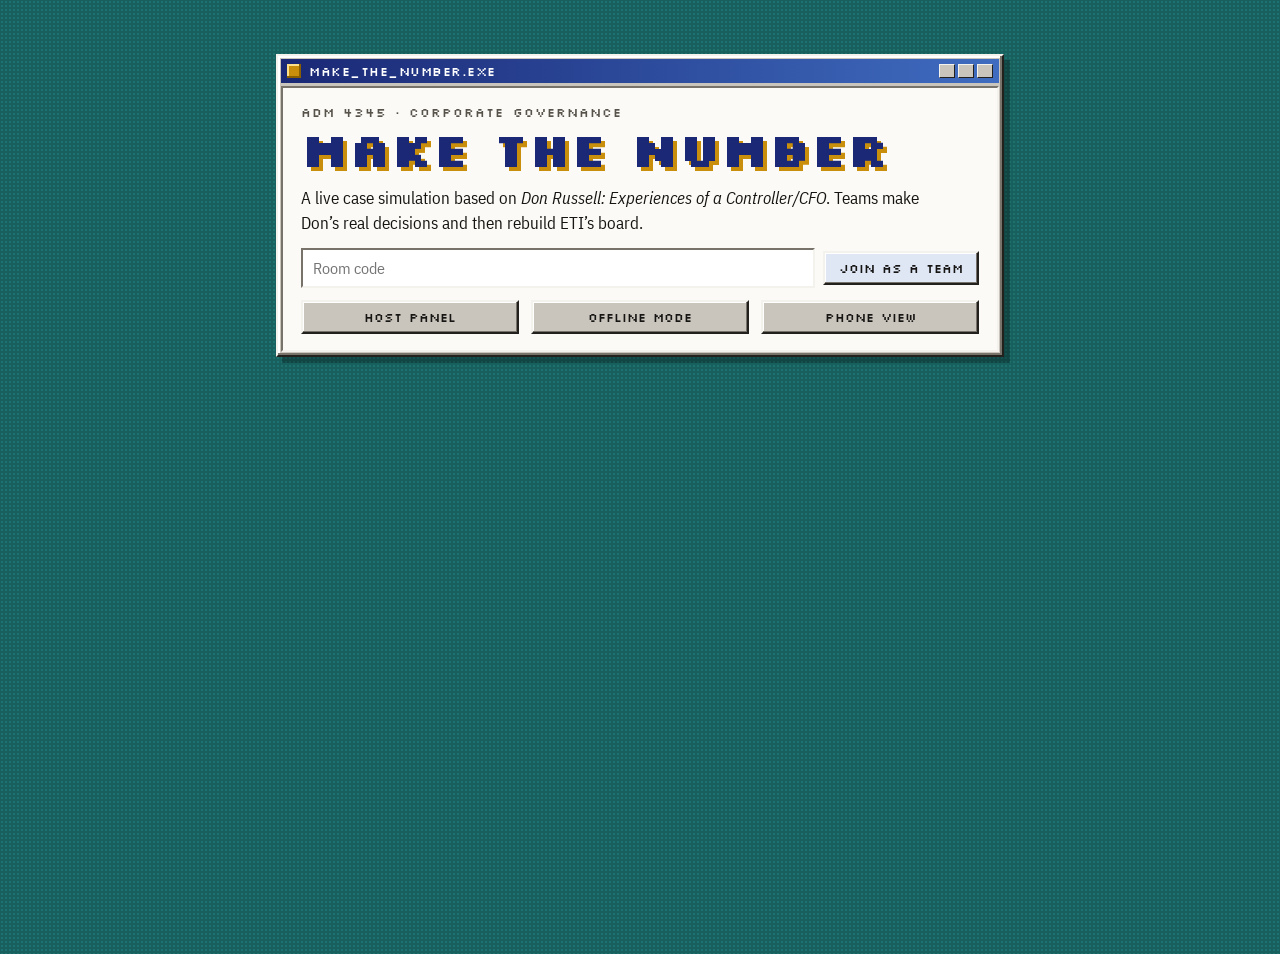
==== index.html @ 5e1241a0 "Make the Number: first playable version Co-Authored-By: Claude Opus 5.5 <noreply@anthropic.com> Clau" ====
<!doctype html>
<html lang="en">
<head>
<meta charset="utf-8">
<meta name="viewport" content="width=device-width,initial-scale=1">
<title>Make the Number</title>
<link rel="preconnect" href="https://fonts.googleapis.com">
<link rel="preconnect" href="https://fonts.gstatic.com" crossorigin>
<link rel="stylesheet" href="https://fonts.googleapis.com/css2?family=Silkscreen:wght@400;700&family=VT323&family=IBM+Plex+Sans+Condensed:wght@400;500;600;700&display=swap">
<link rel="stylesheet" href="css/style.css">
</head>
<body>
  <main class="landing">
    <div class="win">
      <div class="titlebar"><span class="tb-icon"></span><span class="tb-title">MAKE_THE_NUMBER.EXE</span><span class="tb-btns"><i></i><i></i><i></i></span></div>
      <div class="win-body">
        <p class="kicker">ADM 4345 · Corporate governance</p>
        <h1 class="mega" style="font-size:3rem">Make the Number</h1>
        <p class="body">A live case simulation based on <i>Don Russell: Experiences of a Controller/CFO</i>. Teams make Don’s real decisions and then rebuild ETI’s board.</p>
        <form id="join" class="ctrl-row"><input id="code" maxlength="4" placeholder="Room code" autocapitalize="characters" autocomplete="off" aria-label="Room code"><button class="btn primary" type="submit">Join as a team</button></form>
        <div class="landing-grid">
          <a class="btn" href="host.html">Host panel</a>
          <a class="btn" href="screen.html?offline=1">Offline mode</a>
          <a class="btn" href="play.html">Phone view</a>
        </div>
      </div>
    </div>
  </main>
  <script>
    document.getElementById('join').addEventListener('submit', function (e) {
      e.preventDefault();
      var c = document.getElementById('code').value.toUpperCase().replace(/[^A-Z]/g, '');
      location.href = 'play.html' + (c ? '?room=' + c : '');
    });
  </script>
</body>
</html>
---- css/style.css ----
/* Make the Number — early-90s corporate simulation.
   Concept: a 1985–1991 office OS on a dithered teal desktop. Beveled windows, pixel labels,
   segmented "health bar" meters, an arcade high-score table. Built light for projectors. */
:root {
  --desk: #17605e;
  --desk-dot: #1d716e;
  --win: #c9c5bc;
  --win-hi: #f4f2ec;
  --win-lo: #77736a;
  --win-shadow: #23211d;
  --title-a: #1a2875;
  --title-b: #3f6cc0;
  --alert-a: #8f1f18;
  --alert-b: #d24a30;
  --paper: #fbfaf6;
  --ink: #161513;
  --muted: #57534b;
  --earn: #2b8a3c;
  --bonus: #c98f0c;
  --info: #2c68bf;
  --legal: #c2352a;
  --select: #1a2875;
  --pixel: "Silkscreen", "Courier New", monospace;
  --digit: "VT323", "Courier New", monospace;
  --body: "IBM Plex Sans Condensed", "Arial Narrow", Arial, sans-serif;
  color-scheme: light;
}
* { box-sizing: border-box; }
html, body { height: 100%; margin: 0; }
body {
  font-family: var(--body);
  color: var(--ink);
  background-color: var(--desk);
  background-image: radial-gradient(var(--desk-dot) 1px, transparent 1.2px);
  background-size: 4px 4px;
}
button, input, select { font: inherit; color: inherit; }
a { color: var(--title-a); }
code { font-family: var(--digit); font-size: 1.2em; }
[hidden] { display: none !important; }

/* ---------- Windows ---------- */
.win {
  background: var(--win);
  border: 2px solid; border-color: var(--win-hi) var(--win-shadow) var(--win-shadow) var(--win-hi);
  box-shadow: inset -2px -2px 0 var(--win-lo), inset 2px 2px 0 #fff, 6px 6px 0 rgba(0,0,0,.28);
  padding: 3px;
  display: flex; flex-direction: column;
  min-width: 0;
}
.titlebar {
  display: flex; align-items: center; gap: 8px;
  background: linear-gradient(90deg, var(--title-a), var(--title-b));
  color: #fff; padding: 4px 6px; font-family: var(--pixel); font-size: 13px; letter-spacing: .04em;
  user-select: none;
}
.win.alert .titlebar { background: linear-gradient(90deg, var(--alert-a), var(--alert-b)); }
.tb-icon { width: 14px; height: 14px; background: var(--bonus); box-shadow: inset -2px -2px 0 #8a5f00, inset 2px 2px 0 #ffe08a; flex: none; }
.tb-title { flex: 1; overflow: hidden; text-overflow: ellipsis; white-space: nowrap; }
.tb-btns { display: flex; gap: 3px; }
.tb-btns i { width: 16px; height: 14px; background: var(--win); border: 1px solid; border-color: var(--win-hi) var(--win-shadow) var(--win-shadow) var(--win-hi); }
.win-body { background: var(--paper); margin-top: 3px; padding: 16px 18px; border: 2px solid; border-color: var(--win-lo) var(--win-hi) var(--win-hi) var(--win-lo); flex: 1; min-height: 0; overflow: auto; }

/* ---------- Type ---------- */
.kicker { font-family: var(--pixel); font-size: .8rem; letter-spacing: .08em; text-transform: uppercase; color: var(--muted); margin: 0 0 6px; }
.pixel { font-family: var(--pixel); font-weight: 700; letter-spacing: .02em; line-height: 1.1; margin: 0 0 10px; }
.body { font-size: 1.05rem; line-height: 1.5; margin: 0 0 12px; max-width: 70ch; }
.muted { color: var(--muted); }
.err { color: var(--legal); font-weight: 600; }
blockquote { margin: 12px 0; padding: 10px 14px; border-left: 6px solid var(--bonus); background: #f3efe2; font-style: italic; }

/* ---------- Controls ---------- */
.btn {
  background: var(--win); border: 2px solid; border-color: var(--win-hi) var(--win-shadow) var(--win-shadow) var(--win-hi);
  box-shadow: inset -1px -1px 0 var(--win-lo), inset 1px 1px 0 #fff;
  padding: 7px 14px; font-family: var(--pixel); font-size: .8rem; cursor: pointer; text-decoration: none; color: var(--ink); display: inline-block;
}
.btn:active, .btn.on { border-color: var(--win-shadow) var(--win-hi) var(--win-hi) var(--win-shadow); box-shadow: inset 1px 1px 0 var(--win-lo); }
.btn.primary { background: #dfe7f5; }
.btn.big { padding: 12px 18px; font-size: 1rem; width: 100%; }
.btn:disabled { opacity: .5; cursor: not-allowed; }
.btn:focus-visible, .link:focus-visible, .pchoice:focus-visible, .pfix:focus-visible, input:focus-visible, select:focus-visible { outline: 2px dashed var(--select); outline-offset: 2px; }
.link { background: none; border: 0; padding: 0; color: var(--title-a); text-decoration: underline; cursor: pointer; font-size: inherit; }
.link.danger { color: var(--legal); }
.field { display: grid; gap: 4px; font-family: var(--pixel); font-size: .75rem; text-transform: uppercase; letter-spacing: .05em; color: var(--muted); }
.field input, .field select, .ctrl-row input {
  font-family: var(--body); font-size: 1rem; text-transform: none; letter-spacing: 0; color: var(--ink);
  background: #fff; border: 2px solid; border-color: var(--win-lo) var(--win-hi) var(--win-hi) var(--win-lo); padding: 8px 10px; width: 100%;
}
.ctrl-row { display: flex; flex-wrap: wrap; gap: 8px; align-items: center; margin: 0 0 10px; }
.ctrl-row input { flex: 1; min-width: 120px; width: auto; }
.chip { display: inline-block; font-family: var(--pixel); font-size: .72rem; padding: 3px 8px; margin: 3px; background: #e7e4dc; border: 1px solid var(--win-lo); color: var(--muted); }
.chip.done { background: #dff0e1; border-color: var(--earn); color: #1c5a28; }
.chip.miss { background: #f6dedb; border-color: var(--legal); color: #7d1f17; }
.letter { font-family: var(--pixel); font-weight: 700; display: inline-grid; place-items: center; width: 1.9em; height: 1.9em; flex: none; background: var(--win); border: 2px solid; border-color: var(--win-hi) var(--win-shadow) var(--win-shadow) var(--win-hi); }
.letter.inline { width: 1.5em; height: 1.5em; font-size: .8em; vertical-align: .15em; }
.toast { position: fixed; left: 50%; bottom: 70px; transform: translateX(-50%); background: var(--ink); color: #fff; padding: 10px 16px; font-family: var(--pixel); font-size: .8rem; z-index: 50; max-width: 90vw; }

/* Segmented meter: a health bar */
.mbar { height: 16px; background: #2a2824; border: 2px solid; border-color: var(--win-lo) var(--win-hi) var(--win-hi) var(--win-lo); position: relative; overflow: hidden; min-width: 60px; }
.mbar i { position: absolute; inset: 0 auto 0 0; display: block; transition: width .6s steps(10); }
.mbar::after { content: ""; position: absolute; inset: 0; background: repeating-linear-gradient(90deg, transparent 0 calc(5% - 2px), #2a2824 calc(5% - 2px) 5%); }
.m-earn .mbar i, .mbar.m-earn i, .legend-item.m-earn i { background: var(--earn); }
.m-bonus .mbar i, .mbar.m-bonus i, .legend-item.m-bonus i { background: var(--bonus); }
.m-info .mbar i, .mbar.m-info i, .legend-item.m-info i { background: var(--info); }
.m-legal .mbar i, .mbar.m-legal i, .legend-item.m-legal i { background: var(--legal); }
th.m-earn { color: var(--earn); } th.m-bonus { color: #9a6c00; } th.m-info { color: var(--info); } th.m-legal { color: var(--legal); }

/* ---------- Projector ---------- */
body.screen { overflow: hidden; }
.stage { position: fixed; inset: 0 0 44px 0; display: grid; place-items: center; padding: 2vh 2vw; }
.win.main { width: min(1600px, 100%); height: 100%; }
.screen .win-body { padding: clamp(18px, 2.2vw, 40px); font-size: clamp(16px, 1.25vw, 24px); }
.screen .titlebar { font-size: clamp(12px, .9vw, 16px); padding: 6px 8px; }
.screen .kicker { font-size: .85em; }
.screen .body { font-size: 1.15em; }
.big { font-family: var(--pixel); font-weight: 700; font-size: 2.3em; line-height: 1.1; margin: 0 0 .4em; text-wrap: balance; }
.mega { font-family: var(--pixel); font-weight: 700; font-size: 4.6em; line-height: .95; margin: 0 0 .3em; color: var(--title-a); text-shadow: 4px 4px 0 var(--bonus); }
.sub { color: var(--muted); margin: 0 0 1em; }
.taskbar { position: fixed; inset: auto 0 0 0; height: 44px; display: flex; align-items: center; gap: 6px; padding: 0 6px; background: var(--win); border-top: 2px solid var(--win-hi); box-shadow: inset 0 1px 0 #fff; font-family: var(--pixel); font-size: 12px; }
.taskbar .start { font-weight: 700; padding: 6px 12px; border: 2px solid; border-color: var(--win-hi) var(--win-shadow) var(--win-shadow) var(--win-hi); }
.taskbar .spacer { flex: 1; }
.tb-item { padding: 6px 10px; border: 2px solid; border-color: var(--win-lo) var(--win-hi) var(--win-hi) var(--win-lo); white-space: nowrap; overflow: hidden; text-overflow: ellipsis; max-width: 46vw; }
.status-live { color: var(--earn); } .status-reconnecting, .status-connecting { color: var(--legal); }

/* Lobby */
.lobby { display: grid; grid-template-columns: 1.3fr 1fr; gap: 3em; align-items: center; }
.lede { font-size: 1.3em; max-width: 34ch; }
.rule { font-family: var(--pixel); font-size: .85em; background: #fff3c9; display: inline-block; padding: 6px 10px; border: 2px dashed var(--bonus); }
.lobby-right { text-align: center; }
.qr { background: #fff; padding: 12px; display: inline-block; border: 2px solid; border-color: var(--win-lo) var(--win-hi) var(--win-hi) var(--win-lo); width: min(100%, 22em); }
.qr svg { width: 100%; height: auto; display: block; }
.url { font-family: var(--digit); font-size: 1.5em; margin: .4em 0 0; word-break: break-all; }
.code { font-family: var(--pixel); font-size: 1.2em; margin: .2em 0 0; }
.code b { font-size: 2em; color: var(--title-a); letter-spacing: .15em; }
.teams-joined { margin-top: 1.5em; border-top: 2px dotted var(--win-lo); padding-top: .8em; }
.teams-joined b, .answered b { font-family: var(--pixel); font-size: .8em; margin-right: .6em; }
.offline-card { border: 2px dashed var(--title-a); padding: 1.2em; background: #eef2fb; }

/* Intro */
.legend { display: grid; grid-template-columns: repeat(4, 1fr); gap: 1em; margin: 1.4em 0; }
.legend-item { border: 2px solid var(--win-lo); padding: .8em; background: #fff; display: grid; gap: .3em; }
.legend-item i { height: 14px; display: block; }
.legend-item small { color: var(--muted); }
.rewarded { font-family: var(--pixel); font-size: .9em; color: var(--title-a); }

/* Question */
.qhead { display: flex; justify-content: space-between; align-items: flex-start; gap: 1em; margin-bottom: .6em; }
.tag { display: flex; flex-wrap: wrap; gap: .4em; }
.tag span { font-family: var(--pixel); font-size: .72em; padding: 4px 8px; background: var(--title-a); color: #fff; }
.tag span:nth-child(2) { background: var(--bonus); color: var(--ink); }
.tag span:nth-child(3) { background: #e7e4dc; color: var(--ink); border: 1px solid var(--win-lo); }
.timer { font-family: var(--digit); font-size: 3.6em; line-height: .9; min-width: 3.2ch; text-align: center; padding: .05em .35em; background: #111; color: #7dff8a; border: 3px solid; border-color: var(--win-lo) var(--win-hi) var(--win-hi) var(--win-lo); }
.timer.low { color: #ffcc4d; }
.timer.out { color: #ff6b5b; }
.setup { font-size: 1.12em; line-height: 1.5; margin: 0 0 .7em; max-width: 95ch; }
.facts { display: flex; flex-wrap: wrap; gap: .5em; margin-bottom: .6em; }
.facts span { font-family: var(--digit); font-size: 1.35em; line-height: 1; padding: .2em .5em; background: #111; color: #ffd36b; }
.prompt { font-family: var(--pixel); font-size: 1.1em; margin: .8em 0 .5em; color: var(--title-a); }
.choices { display: grid; grid-template-columns: repeat(2, minmax(0, 1fr)); gap: .7em; }
.choices.n3 { grid-template-columns: repeat(3, minmax(0, 1fr)); }
.choices.n5 { grid-template-columns: repeat(3, minmax(0, 1fr)); }
.choice { display: flex; gap: .7em; align-items: flex-start; background: var(--win); padding: .7em; border: 2px solid; border-color: var(--win-hi) var(--win-shadow) var(--win-shadow) var(--win-hi); }
.choice b { display: block; font-size: 1.05em; }
.choice p { margin: .2em 0 0; font-size: .88em; color: #36332d; line-height: 1.35; }
.answered { margin-top: .9em; }

/* Tally */
.bars { display: grid; gap: .9em; margin-top: 1em; }
.bar-row { display: grid; grid-template-columns: auto minmax(0, 1.1fr) minmax(0, 1.4fr); gap: 1em; align-items: center; }
.bar-label small { display: block; color: var(--muted); font-size: .8em; }
.bar { height: 2.2em; background: #2a2824; position: relative; border: 2px solid; border-color: var(--win-lo) var(--win-hi) var(--win-hi) var(--win-lo); }
.bar i { position: absolute; inset: 0 auto 0 0; background: var(--title-b); transition: width .8s steps(12); }
.bar span { position: absolute; right: .4em; top: 50%; transform: translateY(-50%); font-family: var(--digit); font-size: 1.6em; color: #fff; }

/* Effects + leaderboards */
.fx-wrap, .lb-wrap { overflow-x: auto; }
table.fx, table.lb { width: 100%; border-collapse: collapse; font-variant-numeric: tabular-nums; }
.fx th, .lb th { font-family: var(--pixel); font-size: .72em; text-align: left; padding: .5em; border-bottom: 3px double var(--win-lo); }
.fx td, .lb td { padding: .55em .5em; border-bottom: 1px dotted var(--win-lo); vertical-align: middle; }
.fx td.letter { width: auto; }
.d { font-family: var(--digit); font-size: 1.7em; }
.d.up { color: var(--earn); } .d.down { color: var(--legal); } .d.zero { color: var(--muted); }
.fx td:nth-child(6) .d.up { color: var(--legal); } .fx td:nth-child(6) .d.down { color: var(--earn); }
.note { color: var(--muted); font-size: .85em; margin-top: .8em; }
.n { font-family: var(--digit); font-size: 1.5em; text-align: right; }
.lb td small { font-family: var(--digit); font-size: 1.1em; color: var(--muted); }
.lb td .mbar { display: inline-block; width: 6em; vertical-align: middle; margin-right: .4em; }
.lb tr.top td { background: #fff3c9; }
.lb .score { color: var(--title-a); font-size: 2em; }
.move.up { color: var(--earn); } .move.down { color: var(--legal); }

/* Don */
.pull { font-size: 1.5em; font-style: italic; border-left-color: var(--title-a); }
.pull cite { display: block; font-style: normal; font-family: var(--pixel); font-size: .5em; margin-top: .6em; color: var(--muted); }
.pull.huge { font-size: 2.1em; line-height: 1.3; }
.quote { display: grid; place-items: center; height: 100%; }

/* Unravel */
.win.main.alert .win-body { background: #fff6f3; }
.timeline { list-style: none; padding: 0; margin: 1em 0; display: grid; gap: .7em; }
.timeline li { display: grid; grid-template-columns: 9em 1fr; gap: 1em; padding: .7em; background: #fff; border: 2px solid var(--win-lo); }
.timeline b { font-family: var(--pixel); color: var(--alert-a); }
.line { font-family: var(--pixel); font-size: .95em; color: var(--alert-a); }

/* Board */
.fixes { display: grid; grid-template-columns: repeat(3, minmax(0, 1fr)); gap: .6em; margin-bottom: .8em; }
.fix { display: flex; justify-content: space-between; gap: .6em; align-items: center; padding: .6em .7em; background: var(--win); border: 2px solid; border-color: var(--win-hi) var(--win-shadow) var(--win-shadow) var(--win-hi); }
.cost { font-family: var(--digit); font-size: 1.6em; background: #111; color: #ffd36b; padding: 0 .3em; }
.caught { display: grid; grid-template-columns: 1fr 1fr; gap: 1.5em; margin-top: 1em; }
.caught h3 { font-family: var(--pixel); font-size: .85em; margin: 0 0 .4em; }

/* ---------- Phone ---------- */
body.phone { min-height: 100%; }
.phone-app { padding: max(12px, env(safe-area-inset-top)) max(12px, env(safe-area-inset-right)) 24px max(12px, env(safe-area-inset-left)); max-width: 560px; margin: 0 auto; }
.phone .win-body { padding: 16px; }
.phone .pixel { font-size: 1.6rem; }
.join { display: grid; gap: 12px; margin-top: 8px; }
.phead { display: flex; justify-content: space-between; align-items: center; gap: 8px; margin-bottom: 6px; }
.ptimer { font-family: var(--digit); font-size: 2rem; background: #111; color: #7dff8a; padding: 0 .35em; min-width: 3.4ch; text-align: center; }
.ptitle { font-family: var(--pixel); font-size: 1.05rem; line-height: 1.3; margin: 4px 0 12px; }
.pchoices, .pfixes { display: grid; gap: 10px; }
.pchoice, .pfix { display: flex; gap: 10px; align-items: flex-start; text-align: left; width: 100%; padding: 12px; background: var(--win); cursor: pointer; border: 2px solid; border-color: var(--win-hi) var(--win-shadow) var(--win-shadow) var(--win-hi); box-shadow: inset -1px -1px 0 var(--win-lo); }
.pchoice b { display: block; }
.pchoice small { display: block; color: #3a372f; margin-top: 2px; line-height: 1.35; }
.pchoice.on, .pfix.on { background: #dfe7f5; border-color: var(--title-a); box-shadow: inset 0 0 0 2px var(--title-a); }
.pchoice.on .letter { background: var(--title-a); color: #fff; }
.pchoice:disabled, .pfix:disabled { opacity: .55; cursor: not-allowed; }
.pfix { justify-content: space-between; align-items: center; }
.pfix b { font-family: var(--digit); font-size: 1.5rem; background: #111; color: #ffd36b; padding: 0 .3em; flex: none; }
.status-line { margin: 12px 0 0; color: var(--muted); }
.pmeters { display: grid; gap: 8px; margin-top: 14px; }
.pm { display: grid; grid-template-columns: 6.5em 1fr 2.2em; gap: 8px; align-items: center; font-family: var(--pixel); font-size: .72rem; }
.pm b { font-family: var(--digit); font-size: 1.4rem; text-align: right; }
.pdeltas { display: flex; flex-wrap: wrap; gap: 8px; }
.pdeltas span { font-family: var(--pixel); font-size: .72rem; background: #fff; border: 1px solid var(--win-lo); padding: 4px 8px; }
.pdeltas b { font-family: var(--digit); font-size: 1.3rem; }
.pdeltas b.up { color: var(--earn); } .pdeltas b.down { color: var(--legal); }
.pdeltas .m-legal b.up { color: var(--legal); } .pdeltas .m-legal b.down { color: var(--earn); }
.budget { display: grid; grid-template-columns: auto 1fr auto; gap: 8px; align-items: center; font-family: var(--pixel); font-size: .75rem; margin-bottom: 10px; }
.rank { display: flex; align-items: baseline; gap: 10px; margin: 10px 0; }
.rank .pixel { font-size: 2.6rem; color: var(--title-a); margin: 0; }
.verdict { font-family: var(--pixel); font-size: 1.2rem; padding: 12px; text-align: center; }
.verdict.ok { background: #dff0e1; color: #1c5a28; } .verdict.miss { background: #f6dedb; color: #7d1f17; }
.alert-text { color: var(--alert-a); }
.foot { text-align: center; color: #e4f1ef; font-size: .85rem; margin-top: 14px; }
.foot .link { color: #fff; }

/* ---------- Host ---------- */
.host-app { padding: 16px; }
.host-narrow { max-width: 560px; margin: 6vh auto; }
.room-list { list-style: none; padding: 0; display: grid; gap: 8px; margin: 14px 0; }
.room-list li { display: flex; flex-wrap: wrap; gap: 10px; align-items: center; }
.console { display: grid; grid-template-columns: minmax(0, 1.6fr) minmax(280px, 1fr); gap: 16px; max-width: 1500px; margin: 0 auto; }
.console-main, .console-side { display: grid; gap: 16px; align-content: start; min-width: 0; }
.now { display: flex; align-items: center; gap: 12px; margin-bottom: 10px; flex-wrap: wrap; }
.now b { font-size: 1.2rem; }
.big-ctrls .btn { font-size: .95rem; padding: 12px 16px; }
.notes { background: #fff3c9; padding: 0 10px; border: 1px dashed var(--bonus); }
.notes:empty { display: none; }
.notes p { margin: 8px 0; }
.steps { margin: 0; padding-left: 1.6em; max-height: 340px; overflow: auto; font-size: .92rem; }
.steps li { padding: 2px 0; }
.steps li.current { background: #dfe7f5; font-weight: 700; }
.preview { position: relative; width: 100%; aspect-ratio: 16 / 9; overflow: hidden; background: var(--desk); }
.preview iframe { position: absolute; top: 0; left: 0; width: 1600px; height: 900px; border: 0; transform-origin: 0 0; transform: scale(var(--s, .5)); pointer-events: none; }
table.entry { border-collapse: collapse; width: 100%; }
.entry td { padding: 5px 4px; border-bottom: 1px dotted var(--win-lo); }
.entry td:first-child { font-weight: 600; }
.pick { font-family: var(--pixel); width: 2.4em; height: 2.2em; margin: 2px; cursor: pointer; background: var(--win); border: 2px solid; border-color: var(--win-hi) var(--win-shadow) var(--win-shadow) var(--win-hi); }
.pick.on { background: var(--title-a); color: #fff; border-color: var(--win-shadow) var(--win-hi) var(--win-hi) var(--win-shadow); }
.eb { border-bottom: 1px dotted var(--win-lo); padding: 6px 0; }
.eb summary { cursor: pointer; }
.eb-fixes { display: grid; gap: 4px; padding: 6px 0 6px 12px; }
.team-list { list-style: none; padding: 0; margin: 0; display: grid; gap: 4px; }
.team-list li { display: flex; justify-content: space-between; gap: 8px; }

/* ---------- Offline overlay ---------- */
.panel { position: fixed; right: 12px; bottom: 56px; width: min(420px, 92vw); max-height: calc(100vh - 80px); z-index: 20; display: flex; }
.panel .win { width: 100%; }
.panel-body { font-size: 14px; }
.panel-body h4 { font-family: var(--pixel); font-size: 11px; margin: 12px 0 6px; }
.small-print { font-size: 12px; margin-top: 12px; }

/* ---------- Landing ---------- */
.landing { max-width: 760px; margin: 6vh auto; padding: 0 16px; }
.landing-grid { display: grid; grid-template-columns: repeat(3, minmax(0, 1fr)); gap: 12px; margin-top: 12px; }
.landing-grid .btn { text-align: center; }

@media (max-width: 900px) {
  .console { grid-template-columns: 1fr; }
  .lobby { grid-template-columns: 1fr; }
  .choices, .choices.n3, .choices.n5, .fixes, .legend { grid-template-columns: 1fr 1fr; }
  .landing-grid { grid-template-columns: 1fr; }
}
@media (prefers-reduced-motion: reduce) { * { transition: none !important; } }
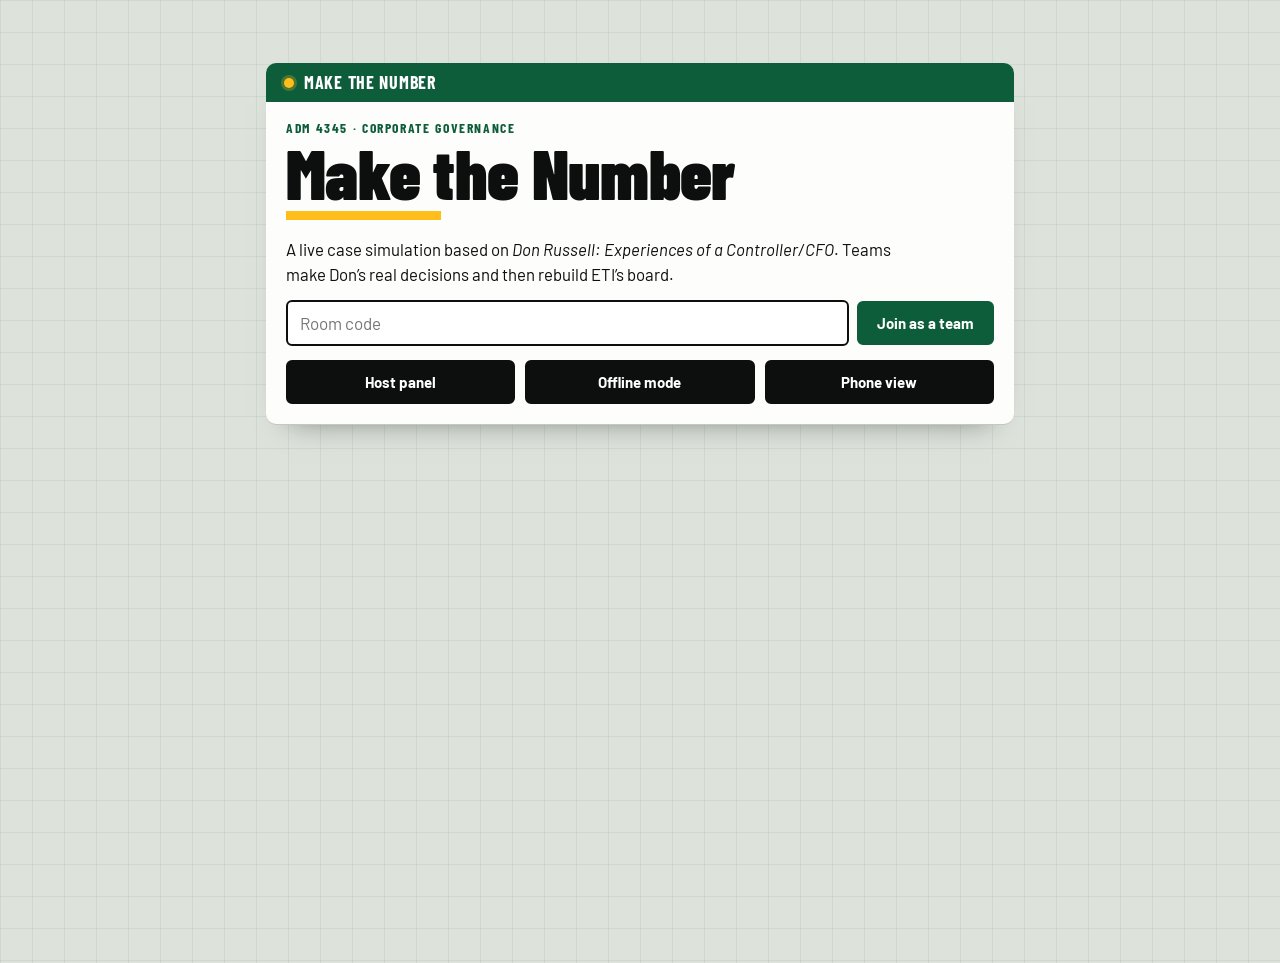
==== commit 9f1aebf7: "Redesign: earnings-day HUD look, closer to Mo + Mileage Co-Authored-By: Claude Opus 5.5 <noreply@ant" ====
--- a/index.html
+++ b/index.html
@@ -6,16 +6,16 @@
 <title>Make the Number</title>
 <link rel="preconnect" href="https://fonts.googleapis.com">
 <link rel="preconnect" href="https://fonts.gstatic.com" crossorigin>
-<link rel="stylesheet" href="https://fonts.googleapis.com/css2?family=Silkscreen:wght@400;700&family=VT323&family=IBM+Plex+Sans+Condensed:wght@400;500;600;700&display=swap">
+<link rel="stylesheet" href="https://fonts.googleapis.com/css2?family=Barlow+Condensed:wght@600;700;800;900&family=Barlow:wght@400;500;600;700&family=IBM+Plex+Mono:wght@500;600&display=swap">
 <link rel="stylesheet" href="css/style.css">
 </head>
 <body>
   <main class="landing">
     <div class="win">
-      <div class="titlebar"><span class="tb-icon"></span><span class="tb-title">MAKE_THE_NUMBER.EXE</span><span class="tb-btns"><i></i><i></i><i></i></span></div>
+      <div class="titlebar"><span class="tb-icon"></span><span class="tb-title">Make the Number</span><span class="tb-btns"><i></i><i></i><i></i></span></div>
       <div class="win-body">
         <p class="kicker">ADM 4345 · Corporate governance</p>
-        <h1 class="mega" style="font-size:3rem">Make the Number</h1>
+        <h1 class="mega">Make the Number</h1>
         <p class="body">A live case simulation based on <i>Don Russell: Experiences of a Controller/CFO</i>. Teams make Don’s real decisions and then rebuild ETI’s board.</p>
         <form id="join" class="ctrl-row"><input id="code" maxlength="4" placeholder="Room code" autocapitalize="characters" autocomplete="off" aria-label="Room code"><button class="btn primary" type="submit">Join as a team</button></form>
         <div class="landing-grid">
--- a/css/style.css
+++ b/css/style.css
@@ -1,296 +1,318 @@
-/* Make the Number — early-90s corporate simulation.
-   Concept: a 1985–1991 office OS on a dithered teal desktop. Beveled windows, pixel labels,
-   segmented "health bar" meters, an arcade high-score table. Built light for projectors. */
+/* Make the Number — earnings-day simulation.
+   Concept: a trading-floor HUD over ledger paper. Flat paper cards with a ledger-green band,
+   condensed display type, segmented meters, keycap choice letters and a live headline ticker. */
 :root {
-  --desk: #17605e;
-  --desk-dot: #1d716e;
-  --win: #c9c5bc;
-  --win-hi: #f4f2ec;
-  --win-lo: #77736a;
-  --win-shadow: #23211d;
-  --title-a: #1a2875;
-  --title-b: #3f6cc0;
-  --alert-a: #8f1f18;
-  --alert-b: #d24a30;
-  --paper: #fbfaf6;
-  --ink: #161513;
-  --muted: #57534b;
-  --earn: #2b8a3c;
-  --bonus: #c98f0c;
-  --info: #2c68bf;
-  --legal: #c2352a;
-  --select: #1a2875;
-  --pixel: "Silkscreen", "Courier New", monospace;
-  --digit: "VT323", "Courier New", monospace;
-  --body: "IBM Plex Sans Condensed", "Arial Narrow", Arial, sans-serif;
+  --bg: #dde2db;
+  --grid: rgba(13, 92, 58, .07);
+  --card: #fdfdfb;
+  --ink: #0c0f0e;
+  --ink-2: #2b302d;
+  --muted: #545b56;
+  --line: #c3c9c1;
+  --green: #0d5c3a;
+  --green-dk: #083f28;
+  --amber: #ffbe1a;
+  --red: #c4302b;
+  --earn: #149a52;
+  --bonus: #e3a008;
+  --info: #2a5bd7;
+  --legal: #d23a2f;
+  --display: "Barlow Condensed", "Arial Narrow", sans-serif;
+  --body: "Barlow", system-ui, sans-serif;
+  --mono: "IBM Plex Mono", ui-monospace, Menlo, monospace;
   color-scheme: light;
 }
 * { box-sizing: border-box; }
 html, body { height: 100%; margin: 0; }
 body {
-  font-family: var(--body);
-  color: var(--ink);
-  background-color: var(--desk);
-  background-image: radial-gradient(var(--desk-dot) 1px, transparent 1.2px);
-  background-size: 4px 4px;
+  font: 17px/1.5 var(--body); color: var(--ink);
+  background-color: var(--bg);
+  background-image: linear-gradient(var(--grid) 1px, transparent 1px), linear-gradient(90deg, var(--grid) 1px, transparent 1px);
+  background-size: 32px 32px;
 }
 button, input, select { font: inherit; color: inherit; }
-a { color: var(--title-a); }
-code { font-family: var(--digit); font-size: 1.2em; }
+a { color: var(--green); text-underline-offset: 3px; }
+code { font-family: var(--mono); font-size: .9em; background: #eef1ec; padding: 1px 5px; border-radius: 3px; }
 [hidden] { display: none !important; }
-
-/* ---------- Windows ---------- */
+:focus-visible { outline: 3px solid var(--info); outline-offset: 2px; }
+
+/* ---------- Cards (markup keeps the .win / .titlebar names) ---------- */
 .win {
-  background: var(--win);
-  border: 2px solid; border-color: var(--win-hi) var(--win-shadow) var(--win-shadow) var(--win-hi);
-  box-shadow: inset -2px -2px 0 var(--win-lo), inset 2px 2px 0 #fff, 6px 6px 0 rgba(0,0,0,.28);
-  padding: 3px;
+  background: var(--card); border-radius: 10px; overflow: hidden; min-width: 0;
   display: flex; flex-direction: column;
-  min-width: 0;
+  box-shadow: 0 1px 0 var(--line), 0 18px 30px -24px rgba(0,0,0,.55);
 }
 .titlebar {
-  display: flex; align-items: center; gap: 8px;
-  background: linear-gradient(90deg, var(--title-a), var(--title-b));
-  color: #fff; padding: 4px 6px; font-family: var(--pixel); font-size: 13px; letter-spacing: .04em;
-  user-select: none;
-}
-.win.alert .titlebar { background: linear-gradient(90deg, var(--alert-a), var(--alert-b)); }
-.tb-icon { width: 14px; height: 14px; background: var(--bonus); box-shadow: inset -2px -2px 0 #8a5f00, inset 2px 2px 0 #ffe08a; flex: none; }
+  display: flex; align-items: center; gap: 10px;
+  background: var(--green); color: #fff; padding: 10px 18px 9px;
+  font: 700 18px/1.1 var(--display); letter-spacing: .04em; text-transform: uppercase;
+}
+.titlebar::before { content: ""; width: 10px; height: 10px; border-radius: 50%; background: var(--amber); box-shadow: 0 0 0 3px rgba(255,190,26,.25); flex: none; }
+.win.alert .titlebar { background: var(--red); }
+.win.alert .titlebar::before { background: #fff; animation: blink 1s steps(2) infinite; }
+.tb-icon, .tb-btns { display: none; }
 .tb-title { flex: 1; overflow: hidden; text-overflow: ellipsis; white-space: nowrap; }
-.tb-btns { display: flex; gap: 3px; }
-.tb-btns i { width: 16px; height: 14px; background: var(--win); border: 1px solid; border-color: var(--win-hi) var(--win-shadow) var(--win-shadow) var(--win-hi); }
-.win-body { background: var(--paper); margin-top: 3px; padding: 16px 18px; border: 2px solid; border-color: var(--win-lo) var(--win-hi) var(--win-hi) var(--win-lo); flex: 1; min-height: 0; overflow: auto; }
+.win-body { padding: 18px 20px 20px; flex: 1; min-height: 0; overflow: auto; }
+@keyframes blink { 50% { opacity: .2; } }
 
 /* ---------- Type ---------- */
-.kicker { font-family: var(--pixel); font-size: .8rem; letter-spacing: .08em; text-transform: uppercase; color: var(--muted); margin: 0 0 6px; }
-.pixel { font-family: var(--pixel); font-weight: 700; letter-spacing: .02em; line-height: 1.1; margin: 0 0 10px; }
-.body { font-size: 1.05rem; line-height: 1.5; margin: 0 0 12px; max-width: 70ch; }
+.kicker { font: 700 .85rem/1.2 var(--display); letter-spacing: .12em; text-transform: uppercase; color: var(--green); margin: 0 0 6px; }
+.pixel { font: 800 2rem/1 var(--display); margin: 0 0 10px; letter-spacing: .005em; }
+.body { font-size: 1.05rem; line-height: 1.5; margin: 0 0 12px; max-width: 68ch; }
 .muted { color: var(--muted); }
-.err { color: var(--legal); font-weight: 600; }
-blockquote { margin: 12px 0; padding: 10px 14px; border-left: 6px solid var(--bonus); background: #f3efe2; font-style: italic; }
+.err { color: var(--red); font-weight: 700; }
+blockquote { margin: 14px 0; padding: 12px 16px; border-left: 5px solid var(--amber); background: #f6f3e8; border-radius: 0 6px 6px 0; font-style: italic; }
 
 /* ---------- Controls ---------- */
 .btn {
-  background: var(--win); border: 2px solid; border-color: var(--win-hi) var(--win-shadow) var(--win-shadow) var(--win-hi);
-  box-shadow: inset -1px -1px 0 var(--win-lo), inset 1px 1px 0 #fff;
-  padding: 7px 14px; font-family: var(--pixel); font-size: .8rem; cursor: pointer; text-decoration: none; color: var(--ink); display: inline-block;
-}
-.btn:active, .btn.on { border-color: var(--win-shadow) var(--win-hi) var(--win-hi) var(--win-shadow); box-shadow: inset 1px 1px 0 var(--win-lo); }
-.btn.primary { background: #dfe7f5; }
-.btn.big { padding: 12px 18px; font-size: 1rem; width: 100%; }
-.btn:disabled { opacity: .5; cursor: not-allowed; }
-.btn:focus-visible, .link:focus-visible, .pchoice:focus-visible, .pfix:focus-visible, input:focus-visible, select:focus-visible { outline: 2px dashed var(--select); outline-offset: 2px; }
-.link { background: none; border: 0; padding: 0; color: var(--title-a); text-decoration: underline; cursor: pointer; font-size: inherit; }
-.link.danger { color: var(--legal); }
-.field { display: grid; gap: 4px; font-family: var(--pixel); font-size: .75rem; text-transform: uppercase; letter-spacing: .05em; color: var(--muted); }
+  display: inline-flex; align-items: center; justify-content: center; gap: 8px;
+  min-height: 44px; padding: 9px 18px; border-radius: 6px; border: 2px solid var(--ink);
+  background: var(--ink); color: #fff; font: 700 15px var(--body); text-decoration: none; cursor: pointer;
+}
+.btn:hover { background: var(--ink-2); }
+.btn.primary { background: var(--green); border-color: var(--green); }
+.btn.primary:hover { background: var(--green-dk); border-color: var(--green-dk); }
+.btn.big { min-height: 52px; font-size: 17px; width: 100%; }
+.btn:disabled { opacity: .4; cursor: not-allowed; }
+.btn.on { background: var(--amber); color: var(--ink); border-color: var(--ink); }
+.link { background: none; border: 0; padding: 0; color: var(--ink); font-weight: 700; text-decoration: underline; text-underline-offset: 3px; cursor: pointer; font-size: inherit; }
+.link.danger { color: var(--red); }
+.field { display: grid; gap: 6px; font-weight: 700; font-size: .95rem; }
 .field input, .field select, .ctrl-row input {
-  font-family: var(--body); font-size: 1rem; text-transform: none; letter-spacing: 0; color: var(--ink);
-  background: #fff; border: 2px solid; border-color: var(--win-lo) var(--win-hi) var(--win-hi) var(--win-lo); padding: 8px 10px; width: 100%;
+  font: 400 17px var(--body); color: var(--ink); background: #fff; width: 100%;
+  min-height: 46px; padding: 9px 12px; border-radius: 6px; border: 2px solid var(--ink);
 }
 .ctrl-row { display: flex; flex-wrap: wrap; gap: 8px; align-items: center; margin: 0 0 10px; }
-.ctrl-row input { flex: 1; min-width: 120px; width: auto; }
-.chip { display: inline-block; font-family: var(--pixel); font-size: .72rem; padding: 3px 8px; margin: 3px; background: #e7e4dc; border: 1px solid var(--win-lo); color: var(--muted); }
-.chip.done { background: #dff0e1; border-color: var(--earn); color: #1c5a28; }
-.chip.miss { background: #f6dedb; border-color: var(--legal); color: #7d1f17; }
-.letter { font-family: var(--pixel); font-weight: 700; display: inline-grid; place-items: center; width: 1.9em; height: 1.9em; flex: none; background: var(--win); border: 2px solid; border-color: var(--win-hi) var(--win-shadow) var(--win-shadow) var(--win-hi); }
-.letter.inline { width: 1.5em; height: 1.5em; font-size: .8em; vertical-align: .15em; }
-.toast { position: fixed; left: 50%; bottom: 70px; transform: translateX(-50%); background: var(--ink); color: #fff; padding: 10px 16px; font-family: var(--pixel); font-size: .8rem; z-index: 50; max-width: 90vw; }
-
-/* Segmented meter: a health bar */
-.mbar { height: 16px; background: #2a2824; border: 2px solid; border-color: var(--win-lo) var(--win-hi) var(--win-hi) var(--win-lo); position: relative; overflow: hidden; min-width: 60px; }
-.mbar i { position: absolute; inset: 0 auto 0 0; display: block; transition: width .6s steps(10); }
-.mbar::after { content: ""; position: absolute; inset: 0; background: repeating-linear-gradient(90deg, transparent 0 calc(5% - 2px), #2a2824 calc(5% - 2px) 5%); }
+.ctrl-row input { flex: 1; min-width: 140px; width: auto; }
+.chip { display: inline-block; font: 700 13px/1 var(--body); padding: 6px 10px; margin: 3px; border-radius: 999px; border: 2px solid var(--line); color: var(--muted); background: #fff; }
+.chip.done { border-color: var(--green); background: var(--green); color: #fff; }
+.chip.miss { border-color: var(--red); color: var(--red); background: #fff; }
+.letter {
+  display: inline-grid; place-items: center; flex: none; width: 1.9em; height: 1.9em; border-radius: 6px;
+  background: var(--ink); color: var(--amber); font: 800 1em/1 var(--display);
+  box-shadow: inset 0 -3px 0 rgba(255,255,255,.12);
+}
+.letter.inline { width: 1.45em; height: 1.45em; font-size: .85em; vertical-align: .12em; }
+.toast { position: fixed; left: 50%; bottom: 76px; transform: translateX(-50%); background: var(--ink); color: #fff; padding: 12px 18px; border-radius: 6px; font-weight: 700; z-index: 50; max-width: 90vw; }
+
+/* Segmented meter */
+.mbar { position: relative; height: 14px; border-radius: 999px; background: #e3e7e1; overflow: hidden; min-width: 60px; box-shadow: inset 0 1px 2px rgba(0,0,0,.12); }
+.mbar i { position: absolute; inset: 0 auto 0 0; display: block; border-radius: 999px; transition: width .7s cubic-bezier(.2,.8,.2,1); }
+.mbar::after { content: ""; position: absolute; inset: 0; background: repeating-linear-gradient(90deg, transparent 0 calc(10% - 2px), rgba(253,253,251,.9) calc(10% - 2px) 10%); }
 .m-earn .mbar i, .mbar.m-earn i, .legend-item.m-earn i { background: var(--earn); }
 .m-bonus .mbar i, .mbar.m-bonus i, .legend-item.m-bonus i { background: var(--bonus); }
 .m-info .mbar i, .mbar.m-info i, .legend-item.m-info i { background: var(--info); }
 .m-legal .mbar i, .mbar.m-legal i, .legend-item.m-legal i { background: var(--legal); }
-th.m-earn { color: var(--earn); } th.m-bonus { color: #9a6c00; } th.m-info { color: var(--info); } th.m-legal { color: var(--legal); }
+th.m-earn { color: var(--earn); } th.m-bonus { color: #9c6d00; } th.m-info { color: var(--info); } th.m-legal { color: var(--legal); }
 
 /* ---------- Projector ---------- */
 body.screen { overflow: hidden; }
-.stage { position: fixed; inset: 0 0 44px 0; display: grid; place-items: center; padding: 2vh 2vw; }
-.win.main { width: min(1600px, 100%); height: 100%; }
-.screen .win-body { padding: clamp(18px, 2.2vw, 40px); font-size: clamp(16px, 1.25vw, 24px); }
-.screen .titlebar { font-size: clamp(12px, .9vw, 16px); padding: 6px 8px; }
-.screen .kicker { font-size: .85em; }
+.stage { position: fixed; inset: 0 0 52px 0; display: grid; place-items: center; padding: 2.4vh 2.4vw; }
+.win.main { width: min(1640px, 100%); height: 100%; border-radius: 14px; }
+.screen .titlebar { font-size: clamp(16px, 1.15vw, 22px); padding: .7em 1.2em .6em; }
+.screen .win-body { padding: clamp(20px, 2.4vw, 44px); font-size: clamp(16px, 1.22vw, 24px); }
+.screen .kicker { font-size: .9em; }
 .screen .body { font-size: 1.15em; }
-.big { font-family: var(--pixel); font-weight: 700; font-size: 2.3em; line-height: 1.1; margin: 0 0 .4em; text-wrap: balance; }
-.mega { font-family: var(--pixel); font-weight: 700; font-size: 4.6em; line-height: .95; margin: 0 0 .3em; color: var(--title-a); text-shadow: 4px 4px 0 var(--bonus); }
-.sub { color: var(--muted); margin: 0 0 1em; }
-.taskbar { position: fixed; inset: auto 0 0 0; height: 44px; display: flex; align-items: center; gap: 6px; padding: 0 6px; background: var(--win); border-top: 2px solid var(--win-hi); box-shadow: inset 0 1px 0 #fff; font-family: var(--pixel); font-size: 12px; }
-.taskbar .start { font-weight: 700; padding: 6px 12px; border: 2px solid; border-color: var(--win-hi) var(--win-shadow) var(--win-shadow) var(--win-hi); }
-.taskbar .spacer { flex: 1; }
-.tb-item { padding: 6px 10px; border: 2px solid; border-color: var(--win-lo) var(--win-hi) var(--win-hi) var(--win-lo); white-space: nowrap; overflow: hidden; text-overflow: ellipsis; max-width: 46vw; }
-.status-live { color: var(--earn); } .status-reconnecting, .status-connecting { color: var(--legal); }
+.big { font: 800 2.9em/1 var(--display); margin: 0 0 .35em; text-wrap: balance; letter-spacing: .005em; }
+.mega { font: 900 6.2em/.86 var(--display); margin: 0 0 .25em; letter-spacing: -.01em; }
+.mega::after { content: ""; display: block; width: 2.2em; height: .12em; background: var(--amber); margin-top: .12em; }
+.sub { color: var(--muted); margin: 0 0 1em; font-size: 1.05em; }
+
+/* Bottom HUD bar with ticker */
+.taskbar { position: fixed; inset: auto 0 0 0; height: 52px; display: flex; align-items: center; gap: 0; background: var(--ink); color: #fff; font: 600 14px var(--body); }
+.taskbar .start { font: 800 20px/1 var(--display); letter-spacing: .03em; text-transform: uppercase; background: var(--amber); color: var(--ink); height: 100%; display: grid; place-items: center; padding: 0 18px; }
+.ticker { flex: 1; overflow: hidden; height: 100%; display: flex; align-items: center; mask-image: linear-gradient(90deg, transparent, #000 4%, #000 96%, transparent); }
+.ticker-track { display: inline-flex; gap: 42px; white-space: nowrap; animation: tick 70s linear infinite; font: 500 15px var(--mono); padding-left: 100%; }
+.ticker-track b { color: var(--amber); font-weight: 600; }
+.ticker-track .up { color: #4fd18b; } .ticker-track .down { color: #ff7a6e; }
+@keyframes tick { to { transform: translateX(-100%); } }
+.taskbar .spacer { display: none; }
+.tb-item { padding: 0 14px; height: 100%; display: flex; align-items: center; border-left: 1px solid #2c312e; white-space: nowrap; max-width: 34vw; overflow: hidden; text-overflow: ellipsis; }
+.status-live { color: #4fd18b; } .status-reconnecting, .status-connecting { color: #ff7a6e; } .status-offline { color: var(--amber); }
 
 /* Lobby */
-.lobby { display: grid; grid-template-columns: 1.3fr 1fr; gap: 3em; align-items: center; }
-.lede { font-size: 1.3em; max-width: 34ch; }
-.rule { font-family: var(--pixel); font-size: .85em; background: #fff3c9; display: inline-block; padding: 6px 10px; border: 2px dashed var(--bonus); }
+.lobby { display: grid; grid-template-columns: 1.35fr 1fr; gap: 3em; align-items: center; }
+.lede { font-size: 1.35em; max-width: 32ch; }
+.rule { display: inline-block; background: var(--amber); font-weight: 700; padding: .45em .8em; border-radius: 6px; }
 .lobby-right { text-align: center; }
-.qr { background: #fff; padding: 12px; display: inline-block; border: 2px solid; border-color: var(--win-lo) var(--win-hi) var(--win-hi) var(--win-lo); width: min(100%, 22em); }
+.qr { background: #fff; padding: 14px; display: inline-block; border: 3px solid var(--ink); border-radius: 12px; width: min(100%, 22em); transform: rotate(1.2deg); box-shadow: 0 16px 26px -20px rgba(0,0,0,.6); }
 .qr svg { width: 100%; height: auto; display: block; }
-.url { font-family: var(--digit); font-size: 1.5em; margin: .4em 0 0; word-break: break-all; }
-.code { font-family: var(--pixel); font-size: 1.2em; margin: .2em 0 0; }
-.code b { font-size: 2em; color: var(--title-a); letter-spacing: .15em; }
-.teams-joined { margin-top: 1.5em; border-top: 2px dotted var(--win-lo); padding-top: .8em; }
-.teams-joined b, .answered b { font-family: var(--pixel); font-size: .8em; margin-right: .6em; }
-.offline-card { border: 2px dashed var(--title-a); padding: 1.2em; background: #eef2fb; }
+.url { font: 500 1.05em var(--mono); margin: .8em 0 0; word-break: break-all; color: var(--muted); }
+.code { margin: .2em 0 0; font-weight: 700; }
+.code b { display: block; font: 900 3.4em/1 var(--display); letter-spacing: .12em; color: var(--green); }
+.teams-joined { margin-top: 1.4em; border-top: 3px solid var(--ink); padding-top: .9em; }
+.teams-joined b, .answered b { font: 800 1.1em var(--display); text-transform: uppercase; letter-spacing: .04em; margin-right: .6em; }
+.offline-card { border: 3px dashed var(--green); padding: 1.2em; border-radius: 10px; }
 
 /* Intro */
-.legend { display: grid; grid-template-columns: repeat(4, 1fr); gap: 1em; margin: 1.4em 0; }
-.legend-item { border: 2px solid var(--win-lo); padding: .8em; background: #fff; display: grid; gap: .3em; }
-.legend-item i { height: 14px; display: block; }
+.legend { display: grid; grid-template-columns: repeat(4, minmax(0, 1fr)); gap: 1em; margin: 1.4em 0; }
+.legend-item { border-top: 3px solid var(--ink); padding: .8em 0 0; display: grid; gap: .35em; }
+.legend-item i { height: .7em; border-radius: 999px; display: block; }
+.legend-item b { font: 800 1.35em/1 var(--display); }
 .legend-item small { color: var(--muted); }
-.rewarded { font-family: var(--pixel); font-size: .9em; color: var(--title-a); }
+.rewarded { display: inline-block; background: var(--ink); color: var(--amber); font-weight: 700; padding: .5em .9em; border-radius: 6px; }
 
 /* Question */
-.qhead { display: flex; justify-content: space-between; align-items: flex-start; gap: 1em; margin-bottom: .6em; }
+.qhead { display: flex; justify-content: space-between; align-items: flex-start; gap: 1em; margin-bottom: .5em; }
 .tag { display: flex; flex-wrap: wrap; gap: .4em; }
-.tag span { font-family: var(--pixel); font-size: .72em; padding: 4px 8px; background: var(--title-a); color: #fff; }
-.tag span:nth-child(2) { background: var(--bonus); color: var(--ink); }
-.tag span:nth-child(3) { background: #e7e4dc; color: var(--ink); border: 1px solid var(--win-lo); }
-.timer { font-family: var(--digit); font-size: 3.6em; line-height: .9; min-width: 3.2ch; text-align: center; padding: .05em .35em; background: #111; color: #7dff8a; border: 3px solid; border-color: var(--win-lo) var(--win-hi) var(--win-hi) var(--win-lo); }
-.timer.low { color: #ffcc4d; }
-.timer.out { color: #ff6b5b; }
-.setup { font-size: 1.12em; line-height: 1.5; margin: 0 0 .7em; max-width: 95ch; }
+.tag span { font: 700 .82em/1 var(--body); padding: .45em .7em; border-radius: 4px; border: 2px solid var(--ink); }
+.tag span:first-child { background: var(--ink); color: #fff; }
+.tag span:nth-child(2) { background: var(--amber); }
+.timer {
+  font: 800 4.4em/1 var(--display); font-variant-numeric: tabular-nums; min-width: 3.1ch; text-align: center;
+  padding: .06em .35em .02em; border-radius: 12px; background: var(--ink); color: #fff; box-shadow: inset 0 -4px 0 var(--green);
+}
+.timer.low { color: var(--amber); box-shadow: inset 0 -4px 0 var(--amber); }
+.timer.out { color: #ff7a6e; box-shadow: inset 0 -4px 0 var(--red); }
+.setup { font-size: 1.12em; line-height: 1.5; margin: 0 0 .8em; max-width: 92ch; }
 .facts { display: flex; flex-wrap: wrap; gap: .5em; margin-bottom: .6em; }
-.facts span { font-family: var(--digit); font-size: 1.35em; line-height: 1; padding: .2em .5em; background: #111; color: #ffd36b; }
-.prompt { font-family: var(--pixel); font-size: 1.1em; margin: .8em 0 .5em; color: var(--title-a); }
-.choices { display: grid; grid-template-columns: repeat(2, minmax(0, 1fr)); gap: .7em; }
-.choices.n3 { grid-template-columns: repeat(3, minmax(0, 1fr)); }
-.choices.n5 { grid-template-columns: repeat(3, minmax(0, 1fr)); }
-.choice { display: flex; gap: .7em; align-items: flex-start; background: var(--win); padding: .7em; border: 2px solid; border-color: var(--win-hi) var(--win-shadow) var(--win-shadow) var(--win-hi); }
-.choice b { display: block; font-size: 1.05em; }
-.choice p { margin: .2em 0 0; font-size: .88em; color: #36332d; line-height: 1.35; }
-.answered { margin-top: .9em; }
+.facts span { font: 700 1.25em/1 var(--display); padding: .35em .65em; border-radius: 6px; background: #eef1ec; border-left: 5px solid var(--amber); }
+.prompt { font: 800 1.55em/1.05 var(--display); margin: .9em 0 .55em; }
+.choices { display: grid; grid-template-columns: repeat(2, minmax(0, 1fr)); gap: .75em; }
+.choices.n3, .choices.n5 { grid-template-columns: repeat(3, minmax(0, 1fr)); }
+.choice { display: flex; gap: .8em; align-items: flex-start; background: #fff; padding: .85em .9em; border: 2px solid var(--ink); border-radius: 10px; }
+.choice b { display: block; font: 800 1.3em/1.05 var(--display); }
+.choice p { margin: .3em 0 0; font-size: .9em; color: var(--ink-2); line-height: 1.35; }
+.answered { margin-top: 1em; }
 
 /* Tally */
-.bars { display: grid; gap: .9em; margin-top: 1em; }
-.bar-row { display: grid; grid-template-columns: auto minmax(0, 1.1fr) minmax(0, 1.4fr); gap: 1em; align-items: center; }
-.bar-label small { display: block; color: var(--muted); font-size: .8em; }
-.bar { height: 2.2em; background: #2a2824; position: relative; border: 2px solid; border-color: var(--win-lo) var(--win-hi) var(--win-hi) var(--win-lo); }
-.bar i { position: absolute; inset: 0 auto 0 0; background: var(--title-b); transition: width .8s steps(12); }
-.bar span { position: absolute; right: .4em; top: 50%; transform: translateY(-50%); font-family: var(--digit); font-size: 1.6em; color: #fff; }
-
-/* Effects + leaderboards */
+.bars { display: grid; gap: 1em; margin-top: 1em; }
+.bar-row { display: grid; grid-template-columns: auto minmax(0, 1fr) minmax(0, 1.5fr); gap: 1em; align-items: center; }
+.bar-label b { font: 800 1.3em/1.05 var(--display); }
+.bar-label small { display: block; color: var(--muted); font-size: .8em; margin-top: .2em; }
+.bar { height: 2.4em; background: #e3e7e1; border-radius: 8px; position: relative; overflow: hidden; }
+.bar i { position: absolute; inset: 0 auto 0 0; background: var(--green); border-radius: 8px; transition: width .9s cubic-bezier(.2,.8,.2,1); }
+.bar span { position: absolute; right: .5em; top: 50%; transform: translateY(-50%); font: 800 1.5em/1 var(--display); }
+
+/* Tables: effects and leaderboards (ruled like a standings sheet) */
 .fx-wrap, .lb-wrap { overflow-x: auto; }
-table.fx, table.lb { width: 100%; border-collapse: collapse; font-variant-numeric: tabular-nums; }
-.fx th, .lb th { font-family: var(--pixel); font-size: .72em; text-align: left; padding: .5em; border-bottom: 3px double var(--win-lo); }
-.fx td, .lb td { padding: .55em .5em; border-bottom: 1px dotted var(--win-lo); vertical-align: middle; }
-.fx td.letter { width: auto; }
-.d { font-family: var(--digit); font-size: 1.7em; }
-.d.up { color: var(--earn); } .d.down { color: var(--legal); } .d.zero { color: var(--muted); }
+table.fx, table.lb { width: 100%; border-collapse: collapse; font-variant-numeric: tabular-nums; border-top: 3px solid var(--ink); }
+.fx th, .lb th { font: 700 .8em var(--body); text-transform: uppercase; letter-spacing: .06em; text-align: left; padding: .7em .5em; border-bottom: 1px solid var(--line); }
+.fx td, .lb td { padding: .65em .5em; border-bottom: 1px solid var(--line); vertical-align: middle; }
+.fx td b { font: 800 1.3em/1.05 var(--display); }
+.d { font: 800 1.9em/1 var(--display); }
+.d.up { color: var(--earn); } .d.down { color: var(--legal); } .d.zero { color: #a0a7a2; }
 .fx td:nth-child(6) .d.up { color: var(--legal); } .fx td:nth-child(6) .d.down { color: var(--earn); }
 .note { color: var(--muted); font-size: .85em; margin-top: .8em; }
-.n { font-family: var(--digit); font-size: 1.5em; text-align: right; }
-.lb td small { font-family: var(--digit); font-size: 1.1em; color: var(--muted); }
-.lb td .mbar { display: inline-block; width: 6em; vertical-align: middle; margin-right: .4em; }
-.lb tr.top td { background: #fff3c9; }
-.lb .score { color: var(--title-a); font-size: 2em; }
+.n { font: 800 1.7em/1 var(--display); text-align: right; font-variant-numeric: tabular-nums; }
+.lb td:first-child.n { font-size: 2.6em; text-align: left; color: var(--ink); }
+.lb td b { font: 800 1.35em/1 var(--display); }
+.lb td small { font: 700 1em var(--display); color: var(--muted); }
+.lb td .mbar { display: inline-block; width: 6.5em; vertical-align: middle; margin-right: .45em; }
+.lb tr.top td { background: var(--amber); }
+.lb tr.top .mbar { background: rgba(255,255,255,.6); }
+.lb .score { font-size: 2.4em; color: var(--green); }
+.lb tr.top .score { color: var(--ink); }
 .move.up { color: var(--earn); } .move.down { color: var(--legal); }
 
-/* Don */
-.pull { font-size: 1.5em; font-style: italic; border-left-color: var(--title-a); }
-.pull cite { display: block; font-style: normal; font-family: var(--pixel); font-size: .5em; margin-top: .6em; color: var(--muted); }
-.pull.huge { font-size: 2.1em; line-height: 1.3; }
+/* Don: case record */
+.don { position: relative; }
+.don::after {
+  content: "Case record"; position: absolute; top: .2em; right: .2em; transform: rotate(8deg);
+  font: 800 1.3em/1 var(--display); text-transform: uppercase; letter-spacing: .12em; color: var(--red);
+  border: 4px solid var(--red); border-radius: 8px; padding: .3em .6em; opacity: .8;
+}
+.pull { font-size: 1.6em; line-height: 1.3; border-left-color: var(--green); background: #eef4ef; }
+.pull cite { display: block; font: 700 .55em var(--body); font-style: normal; margin-top: .7em; color: var(--muted); text-transform: uppercase; letter-spacing: .08em; }
+.pull.huge { font-size: 2.3em; }
 .quote { display: grid; place-items: center; height: 100%; }
 
 /* Unravel */
-.win.main.alert .win-body { background: #fff6f3; }
-.timeline { list-style: none; padding: 0; margin: 1em 0; display: grid; gap: .7em; }
-.timeline li { display: grid; grid-template-columns: 9em 1fr; gap: 1em; padding: .7em; background: #fff; border: 2px solid var(--win-lo); }
-.timeline b { font-family: var(--pixel); color: var(--alert-a); }
-.line { font-family: var(--pixel); font-size: .95em; color: var(--alert-a); }
+.win.main.alert .win-body { background: linear-gradient(#fff, #fff4f2); }
+.unravel .big { color: var(--red); }
+.timeline { list-style: none; padding: 0; margin: 1em 0; border-top: 3px solid var(--ink); }
+.timeline li { display: grid; grid-template-columns: 8em 1fr; gap: 1.2em; padding: .8em 0; border-bottom: 1px solid var(--line); }
+.timeline b { font: 800 1.35em/1.1 var(--display); color: var(--red); }
+.line { display: inline-block; background: var(--red); color: #fff; font-weight: 700; padding: .55em .9em; border-radius: 6px; }
 
 /* Board */
-.fixes { display: grid; grid-template-columns: repeat(3, minmax(0, 1fr)); gap: .6em; margin-bottom: .8em; }
-.fix { display: flex; justify-content: space-between; gap: .6em; align-items: center; padding: .6em .7em; background: var(--win); border: 2px solid; border-color: var(--win-hi) var(--win-shadow) var(--win-shadow) var(--win-hi); }
-.cost { font-family: var(--digit); font-size: 1.6em; background: #111; color: #ffd36b; padding: 0 .3em; }
-.caught { display: grid; grid-template-columns: 1fr 1fr; gap: 1.5em; margin-top: 1em; }
-.caught h3 { font-family: var(--pixel); font-size: .85em; margin: 0 0 .4em; }
+.fixes { display: grid; grid-template-columns: repeat(3, minmax(0, 1fr)); gap: .65em; margin-bottom: .8em; }
+.fix { display: flex; justify-content: space-between; gap: .7em; align-items: center; padding: .7em .85em; background: #fff; border: 2px solid var(--ink); border-radius: 10px; font-weight: 600; }
+.cost { font: 800 1.5em/1 var(--display); background: var(--ink); color: var(--amber); padding: .15em .4em; border-radius: 6px; font-variant-numeric: tabular-nums; }
+.caught { display: grid; grid-template-columns: 1fr 1fr; gap: 1.5em; margin-top: 1em; border-top: 3px solid var(--ink); padding-top: .8em; }
+.caught h3 { font: 800 1.3em/1 var(--display); margin: 0 0 .5em; }
 
 /* ---------- Phone ---------- */
 body.phone { min-height: 100%; }
-.phone-app { padding: max(12px, env(safe-area-inset-top)) max(12px, env(safe-area-inset-right)) 24px max(12px, env(safe-area-inset-left)); max-width: 560px; margin: 0 auto; }
-.phone .win-body { padding: 16px; }
-.phone .pixel { font-size: 1.6rem; }
-.join { display: grid; gap: 12px; margin-top: 8px; }
-.phead { display: flex; justify-content: space-between; align-items: center; gap: 8px; margin-bottom: 6px; }
-.ptimer { font-family: var(--digit); font-size: 2rem; background: #111; color: #7dff8a; padding: 0 .35em; min-width: 3.4ch; text-align: center; }
-.ptitle { font-family: var(--pixel); font-size: 1.05rem; line-height: 1.3; margin: 4px 0 12px; }
+.phone-app { padding: max(14px, env(safe-area-inset-top)) max(14px, env(safe-area-inset-right)) 28px max(14px, env(safe-area-inset-left)); max-width: 560px; margin: 0 auto; }
+.phone .titlebar { font-size: 16px; }
+.phone .win-body { padding: 18px; }
+.join { display: grid; gap: 14px; margin-top: 10px; }
+.phead { display: flex; justify-content: space-between; align-items: center; gap: 8px; margin-bottom: 4px; }
+.ptimer { font: 800 2.1rem/1 var(--display); font-variant-numeric: tabular-nums; background: var(--ink); color: #fff; padding: .1em .4em .05em; border-radius: 8px; min-width: 3.2ch; text-align: center; }
+.ptitle { font: 800 1.6rem/1.05 var(--display); margin: 6px 0 14px; }
 .pchoices, .pfixes { display: grid; gap: 10px; }
-.pchoice, .pfix { display: flex; gap: 10px; align-items: flex-start; text-align: left; width: 100%; padding: 12px; background: var(--win); cursor: pointer; border: 2px solid; border-color: var(--win-hi) var(--win-shadow) var(--win-shadow) var(--win-hi); box-shadow: inset -1px -1px 0 var(--win-lo); }
-.pchoice b { display: block; }
-.pchoice small { display: block; color: #3a372f; margin-top: 2px; line-height: 1.35; }
-.pchoice.on, .pfix.on { background: #dfe7f5; border-color: var(--title-a); box-shadow: inset 0 0 0 2px var(--title-a); }
-.pchoice.on .letter { background: var(--title-a); color: #fff; }
-.pchoice:disabled, .pfix:disabled { opacity: .55; cursor: not-allowed; }
-.pfix { justify-content: space-between; align-items: center; }
-.pfix b { font-family: var(--digit); font-size: 1.5rem; background: #111; color: #ffd36b; padding: 0 .3em; flex: none; }
-.status-line { margin: 12px 0 0; color: var(--muted); }
-.pmeters { display: grid; gap: 8px; margin-top: 14px; }
-.pm { display: grid; grid-template-columns: 6.5em 1fr 2.2em; gap: 8px; align-items: center; font-family: var(--pixel); font-size: .72rem; }
-.pm b { font-family: var(--digit); font-size: 1.4rem; text-align: right; }
+.pchoice, .pfix { display: flex; gap: 12px; align-items: flex-start; text-align: left; width: 100%; padding: 13px 14px; background: #fff; cursor: pointer; border: 2px solid var(--ink); border-radius: 10px; }
+.pchoice b { display: block; font: 800 1.25rem/1.05 var(--display); }
+.pchoice small { display: block; color: var(--ink-2); margin-top: 3px; line-height: 1.35; font-size: .92rem; }
+.pchoice.on, .pfix.on { background: #e6f2eb; border-color: var(--green); box-shadow: 0 0 0 3px var(--green); }
+.pchoice.on .letter { background: var(--green); color: #fff; }
+.pchoice:disabled, .pfix:disabled { opacity: .45; cursor: not-allowed; }
+.pfix { justify-content: space-between; align-items: center; font-weight: 600; }
+.pfix b { font: 800 1.4rem/1 var(--display); background: var(--ink); color: var(--amber); padding: .15em .4em; border-radius: 6px; flex: none; }
+.status-line { margin: 14px 0 0; color: var(--muted); }
+.pmeters { display: grid; gap: 10px; margin-top: 16px; border-top: 3px solid var(--ink); padding-top: 12px; }
+.pm { display: grid; grid-template-columns: 6.6em 1fr 2em; gap: 10px; align-items: center; font-weight: 700; font-size: .9rem; }
+.pm b { font: 800 1.4rem/1 var(--display); text-align: right; }
 .pdeltas { display: flex; flex-wrap: wrap; gap: 8px; }
-.pdeltas span { font-family: var(--pixel); font-size: .72rem; background: #fff; border: 1px solid var(--win-lo); padding: 4px 8px; }
-.pdeltas b { font-family: var(--digit); font-size: 1.3rem; }
+.pdeltas span { font-weight: 700; font-size: .85rem; border: 2px solid var(--line); border-radius: 999px; padding: 4px 10px; background: #fff; }
+.pdeltas b { font: 800 1.15rem var(--display); }
 .pdeltas b.up { color: var(--earn); } .pdeltas b.down { color: var(--legal); }
 .pdeltas .m-legal b.up { color: var(--legal); } .pdeltas .m-legal b.down { color: var(--earn); }
-.budget { display: grid; grid-template-columns: auto 1fr auto; gap: 8px; align-items: center; font-family: var(--pixel); font-size: .75rem; margin-bottom: 10px; }
-.rank { display: flex; align-items: baseline; gap: 10px; margin: 10px 0; }
-.rank .pixel { font-size: 2.6rem; color: var(--title-a); margin: 0; }
-.verdict { font-family: var(--pixel); font-size: 1.2rem; padding: 12px; text-align: center; }
-.verdict.ok { background: #dff0e1; color: #1c5a28; } .verdict.miss { background: #f6dedb; color: #7d1f17; }
-.alert-text { color: var(--alert-a); }
-.foot { text-align: center; color: #e4f1ef; font-size: .85rem; margin-top: 14px; }
-.foot .link { color: #fff; }
+.budget { display: grid; grid-template-columns: auto 1fr auto; gap: 10px; align-items: center; font-weight: 700; margin-bottom: 12px; }
+.rank { display: flex; align-items: baseline; gap: 12px; margin: 10px 0; }
+.rank .pixel { font-size: 3.6rem; color: var(--green); margin: 0; }
+.verdict { font: 800 1.6rem/1 var(--display); padding: 16px; text-align: center; border-radius: 10px; }
+.verdict.ok { background: var(--green); color: #fff; } .verdict.miss { background: #fbe6e4; color: var(--red); border: 2px solid var(--red); }
+.alert-text { color: var(--red); }
+.foot { text-align: center; color: var(--muted); font-size: .9rem; margin-top: 16px; }
 
 /* ---------- Host ---------- */
-.host-app { padding: 16px; }
+.host-app { padding: 18px; }
 .host-narrow { max-width: 560px; margin: 6vh auto; }
-.room-list { list-style: none; padding: 0; display: grid; gap: 8px; margin: 14px 0; }
-.room-list li { display: flex; flex-wrap: wrap; gap: 10px; align-items: center; }
-.console { display: grid; grid-template-columns: minmax(0, 1.6fr) minmax(280px, 1fr); gap: 16px; max-width: 1500px; margin: 0 auto; }
-.console-main, .console-side { display: grid; gap: 16px; align-content: start; min-width: 0; }
-.now { display: flex; align-items: center; gap: 12px; margin-bottom: 10px; flex-wrap: wrap; }
-.now b { font-size: 1.2rem; }
-.big-ctrls .btn { font-size: .95rem; padding: 12px 16px; }
-.notes { background: #fff3c9; padding: 0 10px; border: 1px dashed var(--bonus); }
+.room-list { list-style: none; padding: 0; margin: 16px 0; border-top: 3px solid var(--ink); }
+.room-list li { display: flex; flex-wrap: wrap; gap: 12px; align-items: center; padding: 10px 0; border-bottom: 1px solid var(--line); }
+.console { display: grid; grid-template-columns: minmax(0, 1.6fr) minmax(300px, 1fr); gap: 18px; max-width: 1500px; margin: 0 auto; }
+.console-main, .console-side { display: grid; gap: 18px; align-content: start; min-width: 0; }
+.now { display: flex; align-items: center; gap: 12px; margin-bottom: 12px; flex-wrap: wrap; }
+.now b { font: 800 1.6rem/1.05 var(--display); }
+.big-ctrls .btn { min-height: 50px; font-size: 16px; }
+.notes { background: #fff6d6; padding: 2px 12px; border-left: 5px solid var(--amber); border-radius: 0 6px 6px 0; }
 .notes:empty { display: none; }
 .notes p { margin: 8px 0; }
-.steps { margin: 0; padding-left: 1.6em; max-height: 340px; overflow: auto; font-size: .92rem; }
-.steps li { padding: 2px 0; }
-.steps li.current { background: #dfe7f5; font-weight: 700; }
-.preview { position: relative; width: 100%; aspect-ratio: 16 / 9; overflow: hidden; background: var(--desk); }
+.steps { margin: 0; padding-left: 1.8em; max-height: 360px; overflow: auto; font-size: .95rem; }
+.steps li { padding: 3px 0; }
+.steps li.current { background: var(--amber); border-radius: 4px; }
+.steps .link { font-weight: 500; text-decoration: none; }
+.steps li.current .link { font-weight: 800; }
+.preview { position: relative; width: 100%; aspect-ratio: 16 / 9; overflow: hidden; border-radius: 8px; background: var(--bg); }
 .preview iframe { position: absolute; top: 0; left: 0; width: 1600px; height: 900px; border: 0; transform-origin: 0 0; transform: scale(var(--s, .5)); pointer-events: none; }
-table.entry { border-collapse: collapse; width: 100%; }
-.entry td { padding: 5px 4px; border-bottom: 1px dotted var(--win-lo); }
-.entry td:first-child { font-weight: 600; }
-.pick { font-family: var(--pixel); width: 2.4em; height: 2.2em; margin: 2px; cursor: pointer; background: var(--win); border: 2px solid; border-color: var(--win-hi) var(--win-shadow) var(--win-shadow) var(--win-hi); }
-.pick.on { background: var(--title-a); color: #fff; border-color: var(--win-shadow) var(--win-hi) var(--win-hi) var(--win-shadow); }
-.eb { border-bottom: 1px dotted var(--win-lo); padding: 6px 0; }
+table.entry { border-collapse: collapse; width: 100%; border-top: 3px solid var(--ink); }
+.entry td { padding: 7px 4px; border-bottom: 1px solid var(--line); }
+.entry td:first-child { font-weight: 700; }
+.pick { width: 2.5em; height: 2.4em; margin: 2px; cursor: pointer; border-radius: 6px; border: 2px solid var(--ink); background: #fff; font: 800 1.05rem var(--display); }
+.pick.on { background: var(--green); border-color: var(--green); color: #fff; }
+.eb { border-bottom: 1px solid var(--line); padding: 8px 0; }
 .eb summary { cursor: pointer; }
-.eb-fixes { display: grid; gap: 4px; padding: 6px 0 6px 12px; }
-.team-list { list-style: none; padding: 0; margin: 0; display: grid; gap: 4px; }
-.team-list li { display: flex; justify-content: space-between; gap: 8px; }
+.eb-fixes { display: grid; gap: 6px; padding: 8px 0 6px 14px; }
+.team-list { list-style: none; padding: 0; margin: 0; border-top: 3px solid var(--ink); }
+.team-list li { display: flex; justify-content: space-between; gap: 8px; padding: 7px 0; border-bottom: 1px solid var(--line); font-weight: 600; }
 
 /* ---------- Offline overlay ---------- */
-.panel { position: fixed; right: 12px; bottom: 56px; width: min(420px, 92vw); max-height: calc(100vh - 80px); z-index: 20; display: flex; }
-.panel .win { width: 100%; }
-.panel-body { font-size: 14px; }
-.panel-body h4 { font-family: var(--pixel); font-size: 11px; margin: 12px 0 6px; }
-.small-print { font-size: 12px; margin-top: 12px; }
+.panel { position: fixed; right: 14px; bottom: 64px; width: min(430px, 92vw); max-height: calc(100vh - 90px); z-index: 20; display: flex; }
+.panel .win { width: 100%; box-shadow: 0 24px 40px -20px rgba(0,0,0,.6); }
+.panel-body { font-size: 15px; }
+.panel-body h4 { font: 800 18px/1 var(--display); text-transform: uppercase; letter-spacing: .04em; margin: 16px 0 8px; }
+.small-print { font-size: 13px; margin-top: 14px; }
 
 /* ---------- Landing ---------- */
-.landing { max-width: 760px; margin: 6vh auto; padding: 0 16px; }
-.landing-grid { display: grid; grid-template-columns: repeat(3, minmax(0, 1fr)); gap: 12px; margin-top: 12px; }
-.landing-grid .btn { text-align: center; }
+.landing { max-width: 780px; margin: 7vh auto; padding: 0 16px; }
+.landing .mega { font-size: 4.4rem; }
+.landing-grid { display: grid; grid-template-columns: repeat(3, minmax(0, 1fr)); gap: 10px; margin-top: 14px; }
 
 @media (max-width: 900px) {
-  .console { grid-template-columns: 1fr; }
-  .lobby { grid-template-columns: 1fr; }
+  .console, .lobby { grid-template-columns: 1fr; }
   .choices, .choices.n3, .choices.n5, .fixes, .legend { grid-template-columns: 1fr 1fr; }
   .landing-grid { grid-template-columns: 1fr; }
 }
-@media (prefers-reduced-motion: reduce) { * { transition: none !important; } }
+@media (prefers-reduced-motion: reduce) { *, *::before, *::after { transition: none !important; animation: none !important; } }
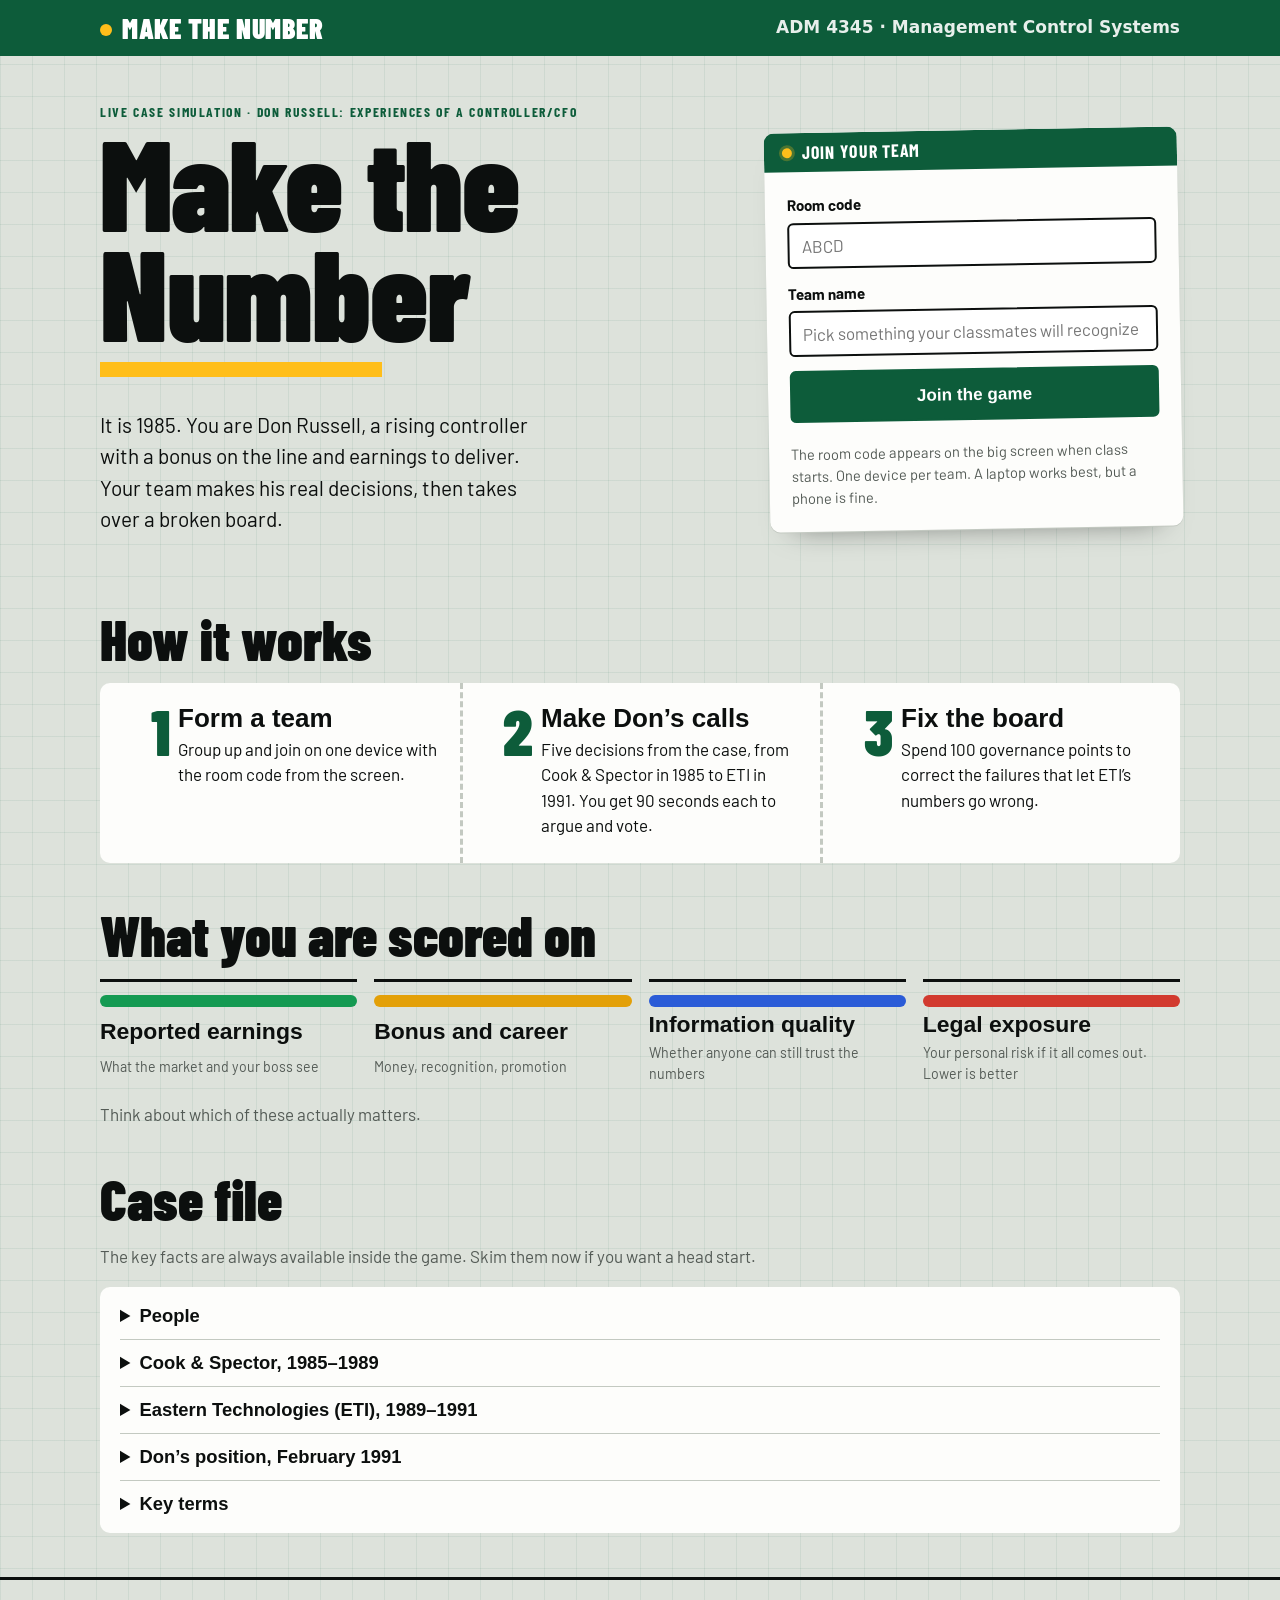
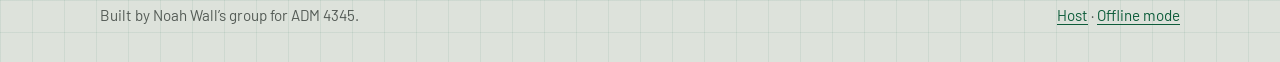
==== commit c76efc28: "Add landing page, case file, board failures list, twist hints and summary page Co-Authored-By: Claud" ====
--- a/index.html
+++ b/index.html
@@ -2,35 +2,83 @@
 <html lang="en">
 <head>
 <meta charset="utf-8">
-<meta name="viewport" content="width=device-width,initial-scale=1">
+<meta name="viewport" content="width=device-width,initial-scale=1,viewport-fit=cover">
+<meta name="theme-color" content="#0d5c3a">
 <title>Make the Number</title>
+<meta name="description" content="A live case simulation of Don Russell: Experiences of a Controller/CFO. ADM 4345, University of Ottawa.">
 <link rel="preconnect" href="https://fonts.googleapis.com">
 <link rel="preconnect" href="https://fonts.gstatic.com" crossorigin>
 <link rel="stylesheet" href="https://fonts.googleapis.com/css2?family=Barlow+Condensed:wght@600;700;800;900&family=Barlow:wght@400;500;600;700&family=IBM+Plex+Mono:wght@500;600&display=swap">
 <link rel="stylesheet" href="css/style.css">
 </head>
-<body>
-  <main class="landing">
-    <div class="win">
-      <div class="titlebar"><span class="tb-icon"></span><span class="tb-title">Make the Number</span><span class="tb-btns"><i></i><i></i><i></i></span></div>
-      <div class="win-body">
-        <p class="kicker">ADM 4345 · Corporate governance</p>
-        <h1 class="mega">Make the Number</h1>
-        <p class="body">A live case simulation based on <i>Don Russell: Experiences of a Controller/CFO</i>. Teams make Don’s real decisions and then rebuild ETI’s board.</p>
-        <form id="join" class="ctrl-row"><input id="code" maxlength="4" placeholder="Room code" autocapitalize="characters" autocomplete="off" aria-label="Room code"><button class="btn primary" type="submit">Join as a team</button></form>
-        <div class="landing-grid">
-          <a class="btn" href="host.html">Host panel</a>
-          <a class="btn" href="screen.html?offline=1">Offline mode</a>
-          <a class="btn" href="play.html">Phone view</a>
+<body class="land">
+  <header class="land-top">
+    <span class="land-logo">Make the Number</span>
+    <span class="land-course">ADM 4345 · Management Control Systems</span>
+  </header>
+
+  <main class="land-wrap">
+    <section class="land-hero">
+      <div class="land-copy">
+        <p class="kicker">Live case simulation · Don Russell: Experiences of a Controller/CFO</p>
+        <h1 class="mega">Make the<br>Number</h1>
+        <p class="land-lede">It is 1985. You are Don Russell, a rising controller with a bonus on the line and earnings to deliver. Your team makes his real decisions, then takes over a broken board.</p>
+      </div>
+
+      <form id="join" class="win join-card">
+        <div class="titlebar"><span class="tb-title">Join your team</span></div>
+        <div class="win-body">
+          <label class="field">Room code<input id="code" maxlength="4" placeholder="ABCD" autocapitalize="characters" autocomplete="off" required></label>
+          <label class="field">Team name<input id="team" maxlength="24" placeholder="Pick something your classmates will recognize" autocomplete="off"></label>
+          <button class="btn primary big" type="submit">Join the game</button>
+          <p class="muted small-note">The room code appears on the big screen when class starts. One device per team. A laptop works best, but a phone is fine.</p>
         </div>
+      </form>
+    </section>
+
+    <section class="land-block">
+      <h2 class="land-h">How it works</h2>
+      <ol class="land-steps">
+        <li><span class="n">1</span><div><h3>Form a team</h3><p>Group up and join on one device with the room code from the screen.</p></div></li>
+        <li><span class="n">2</span><div><h3>Make Don’s calls</h3><p>Five decisions from the case, from Cook &amp; Spector in 1985 to ETI in 1991. You get 90 seconds each to argue and vote.</p></div></li>
+        <li><span class="n">3</span><div><h3>Fix the board</h3><p>Spend 100 governance points to correct the failures that let ETI’s numbers go wrong.</p></div></li>
+      </ol>
+    </section>
+
+    <section class="land-block">
+      <h2 class="land-h">What you are scored on</h2>
+      <div class="legend land-legend">
+        <div class="legend-item m-earn"><i></i><b>Reported earnings</b><small>What the market and your boss see</small></div>
+        <div class="legend-item m-bonus"><i></i><b>Bonus and career</b><small>Money, recognition, promotion</small></div>
+        <div class="legend-item m-info"><i></i><b>Information quality</b><small>Whether anyone can still trust the numbers</small></div>
+        <div class="legend-item m-legal"><i></i><b>Legal exposure</b><small>Your personal risk if it all comes out. Lower is better</small></div>
       </div>
-    </div>
+      <p class="muted">Think about which of these actually matters.</p>
+    </section>
+
+    <section class="land-block">
+      <h2 class="land-h">Case file</h2>
+      <p class="muted">The key facts are always available inside the game. Skim them now if you want a head start.</p>
+      <div id="landCase" class="land-case"></div>
+    </section>
   </main>
-  <script>
-    document.getElementById('join').addEventListener('submit', function (e) {
+
+  <footer class="land-foot">
+    <span>Built by Noah Wall’s group for ADM 4345.</span>
+    <span><a href="host.html">Host</a> · <a href="screen.html?offline=1">Offline mode</a></span>
+  </footer>
+
+  <script type="module">
+    import { CASE_FILE } from './js/content.js';
+    const esc = (s) => String(s).replace(/[&<>"']/g, (c) => ({ '&': '&amp;', '<': '&lt;', '>': '&gt;', '"': '&quot;', "'": '&#39;' }[c]));
+    document.getElementById('landCase').innerHTML = CASE_FILE.map((sec) => `<details><summary>${esc(sec.title)}</summary><ul>${sec.items.map((i) => `<li>${esc(i)}</li>`).join('')}</ul></details>`).join('');
+    const params = new URLSearchParams(location.search);
+    if (params.get('room')) document.getElementById('code').value = params.get('room').toUpperCase();
+    document.getElementById('join').addEventListener('submit', (e) => {
       e.preventDefault();
-      var c = document.getElementById('code').value.toUpperCase().replace(/[^A-Z]/g, '');
-      location.href = 'play.html' + (c ? '?room=' + c : '');
+      const c = document.getElementById('code').value.toUpperCase().replace(/[^A-Z]/g, '');
+      const t = document.getElementById('team').value.trim();
+      location.href = `play.html?room=${encodeURIComponent(c)}${t ? `&team=${encodeURIComponent(t)}` : ''}`;
     });
   </script>
 </body>
--- a/css/style.css
+++ b/css/style.css
@@ -316,3 +316,98 @@
   .landing-grid { grid-template-columns: 1fr; }
 }
 @media (prefers-reduced-motion: reduce) { *, *::before, *::after { transition: none !important; animation: none !important; } }
+
+/* ---------- Board round: failures beside the toolkit ---------- */
+.board-grid { display: grid; grid-template-columns: minmax(0, 1fr) minmax(0, 1.6fr); gap: 1.6em; margin-bottom: .6em; }
+.board-grid h3 { font: 800 1.3em/1 var(--display); margin: 0 0 .5em; }
+.board-grid .fixes { grid-template-columns: repeat(2, minmax(0, 1fr)); }
+.fail-list { border-top: 3px solid var(--red); padding-top: .6em; }
+.fail-list ol { margin: 0; padding-left: 1.3em; display: grid; gap: .45em; font-size: .92em; line-height: 1.35; }
+.pfails { background: #fbe9e7; border-left: 5px solid var(--red); border-radius: 0 8px 8px 0; padding: 8px 12px; margin-bottom: 12px; }
+.pfails summary { font: 800 1.1rem var(--display); cursor: pointer; }
+.pfails ol { margin: 8px 0 2px; padding-left: 1.2em; display: grid; gap: 6px; font-size: .92rem; line-height: 1.35; }
+.hint { margin: 8px 0 0; font-size: .92rem; color: var(--muted); border-left: 4px solid var(--amber); padding-left: 10px; }
+
+/* ---------- Summary ---------- */
+.podium { display: flex; justify-content: center; align-items: flex-end; gap: 1em; margin: .4em 0 1.2em; }
+.pod { width: 13em; border-radius: 10px 10px 0 0; background: var(--ink); color: #fff; text-align: center; padding: .8em .6em; display: grid; gap: .2em; }
+.pod.p1 { min-height: 11em; background: var(--amber); color: var(--ink); }
+.pod.p2 { min-height: 8.5em; }
+.pod.p3 { min-height: 7em; background: var(--ink-2); }
+.pod-rank { font: 900 2.2em/1 var(--display); }
+.pod b { font: 800 1.4em/1.05 var(--display); }
+.pod-score { font: 900 2.4em/1 var(--display); }
+.pod small { opacity: .8; }
+.sum-grid { display: grid; grid-template-columns: minmax(0, 1.3fr) minmax(0, 1fr); gap: 2em; }
+.sum-grid h3 { font: 800 1.35em/1 var(--display); margin: 0 0 .5em; }
+.takeaways { margin: 0; padding-left: 1.3em; display: grid; gap: .7em; line-height: 1.4; border-top: 3px solid var(--ink); padding-top: .7em; }
+.summary .fx td { font-size: .92em; }
+
+/* ---------- Case file (phone overlay, laptop side panel) ---------- */
+.play-layout { max-width: 1180px; margin: 0 auto; }
+.casefile { display: none; }
+.casefile details { border-bottom: 1px solid var(--line); padding: 8px 0; }
+.casefile summary, .land-case summary { font: 800 1.15rem var(--display); cursor: pointer; }
+.casefile ul, .land-case ul { margin: 8px 0 4px; padding-left: 1.2em; display: grid; gap: 6px; font-size: .95rem; line-height: 1.4; }
+.cf-close { margin-left: auto; background: transparent; color: #fff; border: 2px solid rgba(255,255,255,.6); border-radius: 6px; padding: 2px 10px; font: 700 14px var(--body); cursor: pointer; }
+.cf-btn { position: fixed; right: max(14px, env(safe-area-inset-right)); bottom: max(14px, env(safe-area-inset-bottom)); z-index: 30; background: var(--ink); color: var(--amber); border: 0; border-radius: 999px; padding: 12px 18px; font: 800 17px var(--display); text-transform: uppercase; letter-spacing: .04em; box-shadow: 0 10px 20px -10px rgba(0,0,0,.6); cursor: pointer; }
+body.cf-open .casefile { display: block; position: fixed; inset: 0; z-index: 40; padding: max(14px, env(safe-area-inset-top)) 14px 14px; background: rgba(12,15,14,.55); overflow: auto; }
+body.cf-open .casefile .win { max-width: 560px; margin: 0 auto; }
+body.cf-open .cf-btn { display: none; }
+.phone-app { padding-bottom: 80px; }
+@media (min-width: 980px) {
+  .play-layout { display: grid; grid-template-columns: minmax(0, 560px) minmax(0, 1fr); gap: 20px; align-items: start; padding: 16px; }
+  .phone-app { margin: 0; padding: 0 0 20px; max-width: none; }
+  .casefile { display: block; position: sticky; top: 16px; max-height: calc(100vh - 32px); overflow: auto; border-radius: 10px; }
+  .cf-btn, .cf-close { display: none; }
+  body.cf-open .casefile { position: sticky; background: none; padding: 0; }
+}
+
+/* ---------- Landing ---------- */
+body.land { min-height: 100%; }
+.land-top { display: flex; align-items: center; gap: 18px; flex-wrap: wrap; background: var(--green); color: #fff; padding: 14px max(20px, calc((100vw - 1120px) / 2 + 20px)); }
+.land-logo { font: 900 28px/1 var(--display); text-transform: uppercase; letter-spacing: .02em; }
+.land-logo::before { content: ""; display: inline-block; width: 12px; height: 12px; border-radius: 50%; background: var(--amber); margin-right: 10px; vertical-align: 3px; }
+.land-course { margin-left: auto; font-weight: 600; opacity: .9; }
+.land-wrap { max-width: 1120px; margin: 0 auto; padding: 0 20px; }
+.land-hero { display: grid; grid-template-columns: minmax(0, 1.2fr) minmax(0, .8fr); gap: 48px; align-items: center; padding: 48px 0 36px; }
+.land-hero .mega { font-size: clamp(64px, 10vw, 128px); }
+.land-lede { font-size: 1.3rem; max-width: 36ch; }
+.join-card { transform: rotate(-1deg); }
+.join-card .win-body { display: grid; gap: 14px; padding: 22px; }
+.small-note { font-size: .92rem; margin: 0; }
+.land-block { margin: 20px 0 44px; }
+.land-h { font: 900 clamp(36px, 5vw, 56px)/1 var(--display); margin: 0 0 16px; }
+.land-steps { list-style: none; padding: 0; margin: 0; display: grid; grid-template-columns: repeat(3, minmax(0, 1fr)); background: var(--card); border-radius: 10px; overflow: hidden; }
+.land-steps li { display: grid; grid-template-columns: 52px 1fr; gap: 8px; padding: 22px 22px 24px 18px; }
+.land-steps li + li { border-left: 3px dashed var(--line); }
+.land-steps .n { font: 900 64px/.8 var(--display); color: var(--green); }
+.land-steps h3 { font: 800 26px/1 var(--display); margin: 0 0 6px; }
+.land-steps p { margin: 0; }
+.land-legend { margin: 0 0 10px; }
+.land-case { background: var(--card); border-radius: 10px; padding: 6px 20px; }
+.land-case details { border-bottom: 1px solid var(--line); padding: 12px 0; }
+.land-case details:last-child { border-bottom: 0; }
+.land-foot { display: flex; justify-content: space-between; flex-wrap: wrap; gap: 10px; padding: 24px max(20px, calc((100vw - 1120px) / 2 + 20px)) 36px; border-top: 3px solid var(--ink); color: var(--muted); font-size: .95rem; }
+@media (max-width: 860px) {
+  .land-hero { grid-template-columns: 1fr; gap: 28px; padding-top: 28px; }
+  .land-steps, .board-grid, .sum-grid { grid-template-columns: 1fr; }
+  .land-steps li + li { border-left: 0; border-top: 3px dashed var(--line); }
+  .land-course { margin-left: 0; }
+  .join-card { transform: none; }
+}
+
+/* Fit the board round and the summary on one projector screen */
+.boardround .setup { margin-bottom: .5em; }
+.boardround .big { margin-bottom: .2em; }
+.board-grid .fixes { grid-template-columns: repeat(3, minmax(0, 1fr)); gap: .5em; }
+.board-grid .fix { padding: .5em .6em; font-size: .82em; }
+.board-grid .cost { font-size: 1.35em; }
+.fail-list ol { font-size: .86em; gap: .35em; }
+.summary { font-size: .9em; }
+.summary .big { margin-bottom: .1em; }
+.podium { margin: 0 0 .9em; }
+.pod { padding: .55em .6em; }
+.pod.p1 { min-height: 8em; } .pod.p2 { min-height: 6.6em; } .pod.p3 { min-height: 5.6em; }
+.pod-rank { font-size: 1.7em; } .pod-score { font-size: 2em; }
+.summary .fx td { padding: .45em .5em; }
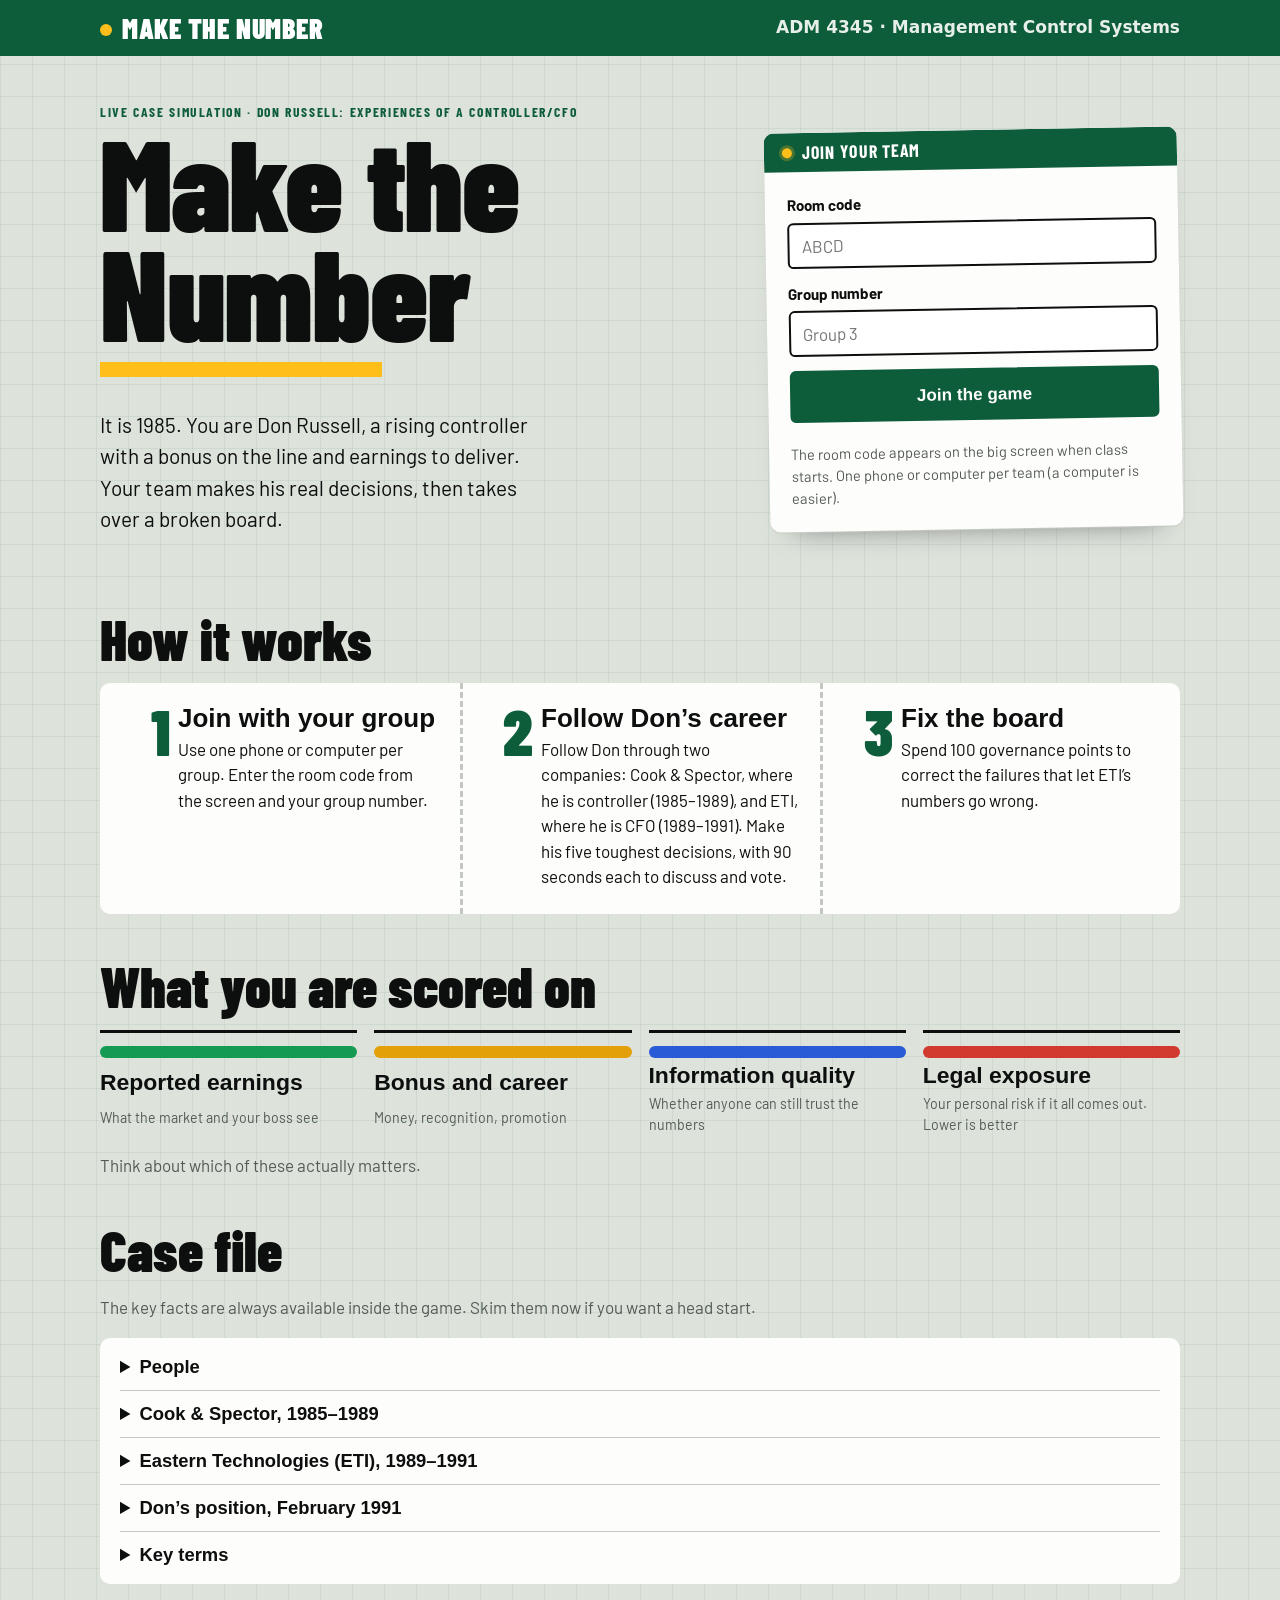
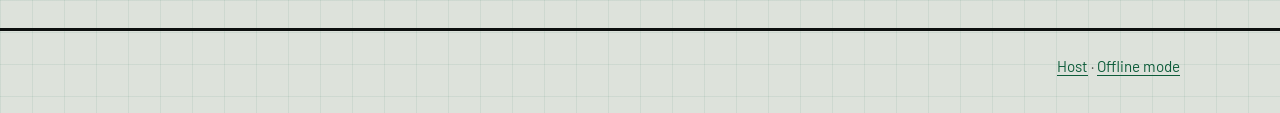
==== commit aeed5b35: "Clearer briefing, decision and reveal screens; group numbers; long-term consequences alert Co-Author" ====
--- a/index.html
+++ b/index.html
@@ -29,9 +29,9 @@
         <div class="titlebar"><span class="tb-title">Join your team</span></div>
         <div class="win-body">
           <label class="field">Room code<input id="code" maxlength="4" placeholder="ABCD" autocapitalize="characters" autocomplete="off" required></label>
-          <label class="field">Team name<input id="team" maxlength="24" placeholder="Pick something your classmates will recognize" autocomplete="off"></label>
+          <label class="field">Group number<input id="team" maxlength="24" placeholder="Group 3" autocomplete="off"></label>
           <button class="btn primary big" type="submit">Join the game</button>
-          <p class="muted small-note">The room code appears on the big screen when class starts. One device per team. A laptop works best, but a phone is fine.</p>
+          <p class="muted small-note">The room code appears on the big screen when class starts. One phone or computer per team (a computer is easier).</p>
         </div>
       </form>
     </section>
@@ -39,8 +39,8 @@
     <section class="land-block">
       <h2 class="land-h">How it works</h2>
       <ol class="land-steps">
-        <li><span class="n">1</span><div><h3>Form a team</h3><p>Group up and join on one device with the room code from the screen.</p></div></li>
-        <li><span class="n">2</span><div><h3>Make Don’s calls</h3><p>Five decisions from the case, from Cook &amp; Spector in 1985 to ETI in 1991. You get 90 seconds each to argue and vote.</p></div></li>
+        <li><span class="n">1</span><div><h3>Join with your group</h3><p>Use one phone or computer per group. Enter the room code from the screen and your group number.</p></div></li>
+        <li><span class="n">2</span><div><h3>Follow Don’s career</h3><p>Follow Don through two companies: Cook &amp; Spector, where he is controller (1985–1989), and ETI, where he is CFO (1989–1991). Make his five toughest decisions, with 90 seconds each to discuss and vote.</p></div></li>
         <li><span class="n">3</span><div><h3>Fix the board</h3><p>Spend 100 governance points to correct the failures that let ETI’s numbers go wrong.</p></div></li>
       </ol>
     </section>
@@ -64,7 +64,6 @@
   </main>
 
   <footer class="land-foot">
-    <span>Built by Noah Wall’s group for ADM 4345.</span>
     <span><a href="host.html">Host</a> · <a href="screen.html?offline=1">Offline mode</a></span>
   </footer>
 
--- a/css/style.css
+++ b/css/style.css
@@ -411,3 +411,79 @@
 .pod.p1 { min-height: 8em; } .pod.p2 { min-height: 6.6em; } .pod.p3 { min-height: 5.6em; }
 .pod-rank { font-size: 1.7em; } .pod-score { font-size: 2em; }
 .summary .fx td { padding: .45em .5em; }
+
+/* ---------- Briefing: Don's career timeline ---------- */
+.lede-sm { font-size: 1.2em; max-width: 60ch; margin: 0 0 1em; }
+.career { list-style: none; padding: 0; margin: 0 0 1.2em; display: grid; grid-template-columns: repeat(3, minmax(0, 1fr)); gap: 1em; position: relative; }
+.career::before { content: ""; position: absolute; left: 1em; right: 1em; top: 1.05em; height: 4px; background: var(--line); z-index: 0; }
+.career > li { position: relative; z-index: 1; background: #fff; border: 2px solid var(--line); border-radius: 10px; padding: .9em 1em 1em; display: grid; gap: .25em; align-content: start; }
+.career > li.play { border-color: var(--ink); }
+.career .when { justify-self: start; font: 800 .95em/1 var(--display); letter-spacing: .04em; background: var(--ink); color: var(--amber); padding: .35em .6em; border-radius: 4px; }
+.career > li:not(.play) .when { background: var(--line); color: var(--ink); }
+.career b { font: 800 1.55em/1.05 var(--display); margin-top: .25em; }
+.career .role { font-weight: 700; color: var(--green); }
+.career ul { margin: .3em 0 .2em; padding-left: 1.1em; font-size: .92em; color: var(--ink-2); }
+.career .rounds { justify-self: start; font-weight: 700; font-size: .85em; border: 2px solid var(--green); color: var(--green); padding: .15em .55em; border-radius: 999px; }
+.career .rounds.muted-r { border-color: var(--line); color: var(--muted); }
+.intro .legend { margin: .4em 0 1em; }
+
+/* ---------- Decision: situation, then the ask ---------- */
+.qblock { position: relative; padding: .2em 0 0 1.1em; border-left: 5px solid var(--line); margin-bottom: .7em; }
+.qblock.decision { border-left-color: var(--green); margin-bottom: .6em; }
+.qlabel { display: inline-block; font: 800 .8em/1 var(--display); letter-spacing: .12em; text-transform: uppercase; color: var(--muted); margin-bottom: .35em; }
+.decision .qlabel { color: var(--green); }
+.you { margin: 0 0 .35em; font-size: 1.02em; }
+.you b { font-weight: 700; }
+.question .setup { margin-bottom: .6em; }
+.question blockquote { margin: .5em 0 .2em; }
+.question .prompt { margin: 0; font-size: 1.7em; }
+.question .big { margin-bottom: .25em; }
+
+/* ---------- What Don did: compare with the standard ---------- */
+.don-grid { display: grid; grid-template-columns: minmax(0, 1.2fr) minmax(0, 1fr); gap: 2em; align-items: start; }
+.don::after { display: none; }
+.measure { border-radius: 12px; padding: 1.1em 1.2em; border: 3px solid var(--ink); background: #fff; }
+.measure ul { margin: .7em 0; padding-left: 1.1em; display: grid; gap: .5em; font-size: .95em; line-height: 1.4; }
+.verdict-tag { display: inline-block; font: 900 1.6em/1 var(--display); text-transform: uppercase; letter-spacing: .04em; padding: .25em .55em; border-radius: 6px; transform: rotate(-2deg); }
+.v-bad { border-color: var(--red); } .v-bad .verdict-tag { background: var(--red); color: #fff; }
+.v-part { border-color: var(--bonus); } .v-part .verdict-tag { background: var(--amber); color: var(--ink); }
+.v-ok { border-color: var(--earn); } .v-ok .verdict-tag { background: var(--earn); color: #fff; }
+.expected { background: #eef4ef; border-radius: 8px; padding: .6em .8em; margin: 0 0 .6em; }
+.measure .src { font-size: .78em; color: var(--muted); margin: 0; }
+
+/* ---------- Alert: trading halted ---------- */
+.halt { display: flex; align-items: center; gap: .7em; background: var(--red); color: #fff; font: 900 1.5em/1 var(--display); text-transform: uppercase; letter-spacing: .08em; padding: .55em .8em; border-radius: 8px; margin-bottom: .9em; animation: halt-pulse 1.6s ease-in-out infinite; }
+.halt-dot { width: .6em; height: .6em; border-radius: 50%; background: #fff; animation: blink 1s steps(2) infinite; }
+@keyframes halt-pulse { 50% { box-shadow: 0 0 0 .35em rgba(196,48,43,.18); } }
+.unravel-grid { display: grid; grid-template-columns: minmax(0, 1.6fr) minmax(0, 1fr); gap: 1.6em; align-items: start; }
+.unravel-grid .timeline { margin-top: 0; }
+.crash { border: 3px solid var(--red); border-radius: 12px; padding: 1em; background: #fff; display: grid; gap: .2em; }
+.crash-v { font: 900 5em/1 var(--display); color: var(--red); }
+.crash-l { font-weight: 700; color: var(--ink-2); }
+.crash svg { width: 100%; height: auto; margin-top: .4em; }
+.crash polyline { fill: none; stroke: var(--red); stroke-width: 4; stroke-linejoin: round; stroke-linecap: round; }
+.land-foot { justify-content: flex-end; }
+
+/* ---------- Phone additions ---------- */
+.psit { background: #f3f5f2; border-radius: 8px; padding: 10px 12px; margin: 4px 0 12px; font-size: .95rem; line-height: 1.4; }
+.psit .qlabel { display: block; font-size: .75rem; }
+.phone-app .qlabel { color: var(--green); }
+.pverdict { border-radius: 8px; padding: 10px 12px; margin: 10px 0 0; font-size: .95rem; }
+.pverdict.v-bad { background: #fbe6e4; } .pverdict.v-part { background: #fff3cc; }
+
+@media (max-width: 900px) { .career, .don-grid, .unravel-grid { grid-template-columns: 1fr; } .career::before { display: none; } }
+
+/* Decision: side by side so every round fits one screen */
+.question .qhead { align-items: flex-start; margin-bottom: .6em; }
+.question .qhead .big { margin: .35em 0 0; }
+.qgrid { display: grid; grid-template-columns: minmax(0, 1fr) minmax(0, 1.05fr); gap: 1.6em; align-items: start; }
+.question .setup { font-size: 1.02em; }
+.question .facts span { font-size: 1.1em; }
+.question blockquote { font-size: .92em; }
+.question .prompt { font-size: 1.45em; margin-bottom: .55em; }
+.choices.stack { grid-template-columns: 1fr; gap: .5em; }
+.choices.stack .choice { padding: .6em .8em; }
+.choices.stack .choice b { font-size: 1.15em; }
+.choices.stack .choice p { font-size: .86em; margin-top: .15em; }
+.question .answered { margin-top: .7em; }
+@media (max-width: 900px) { .qgrid { grid-template-columns: 1fr; } }
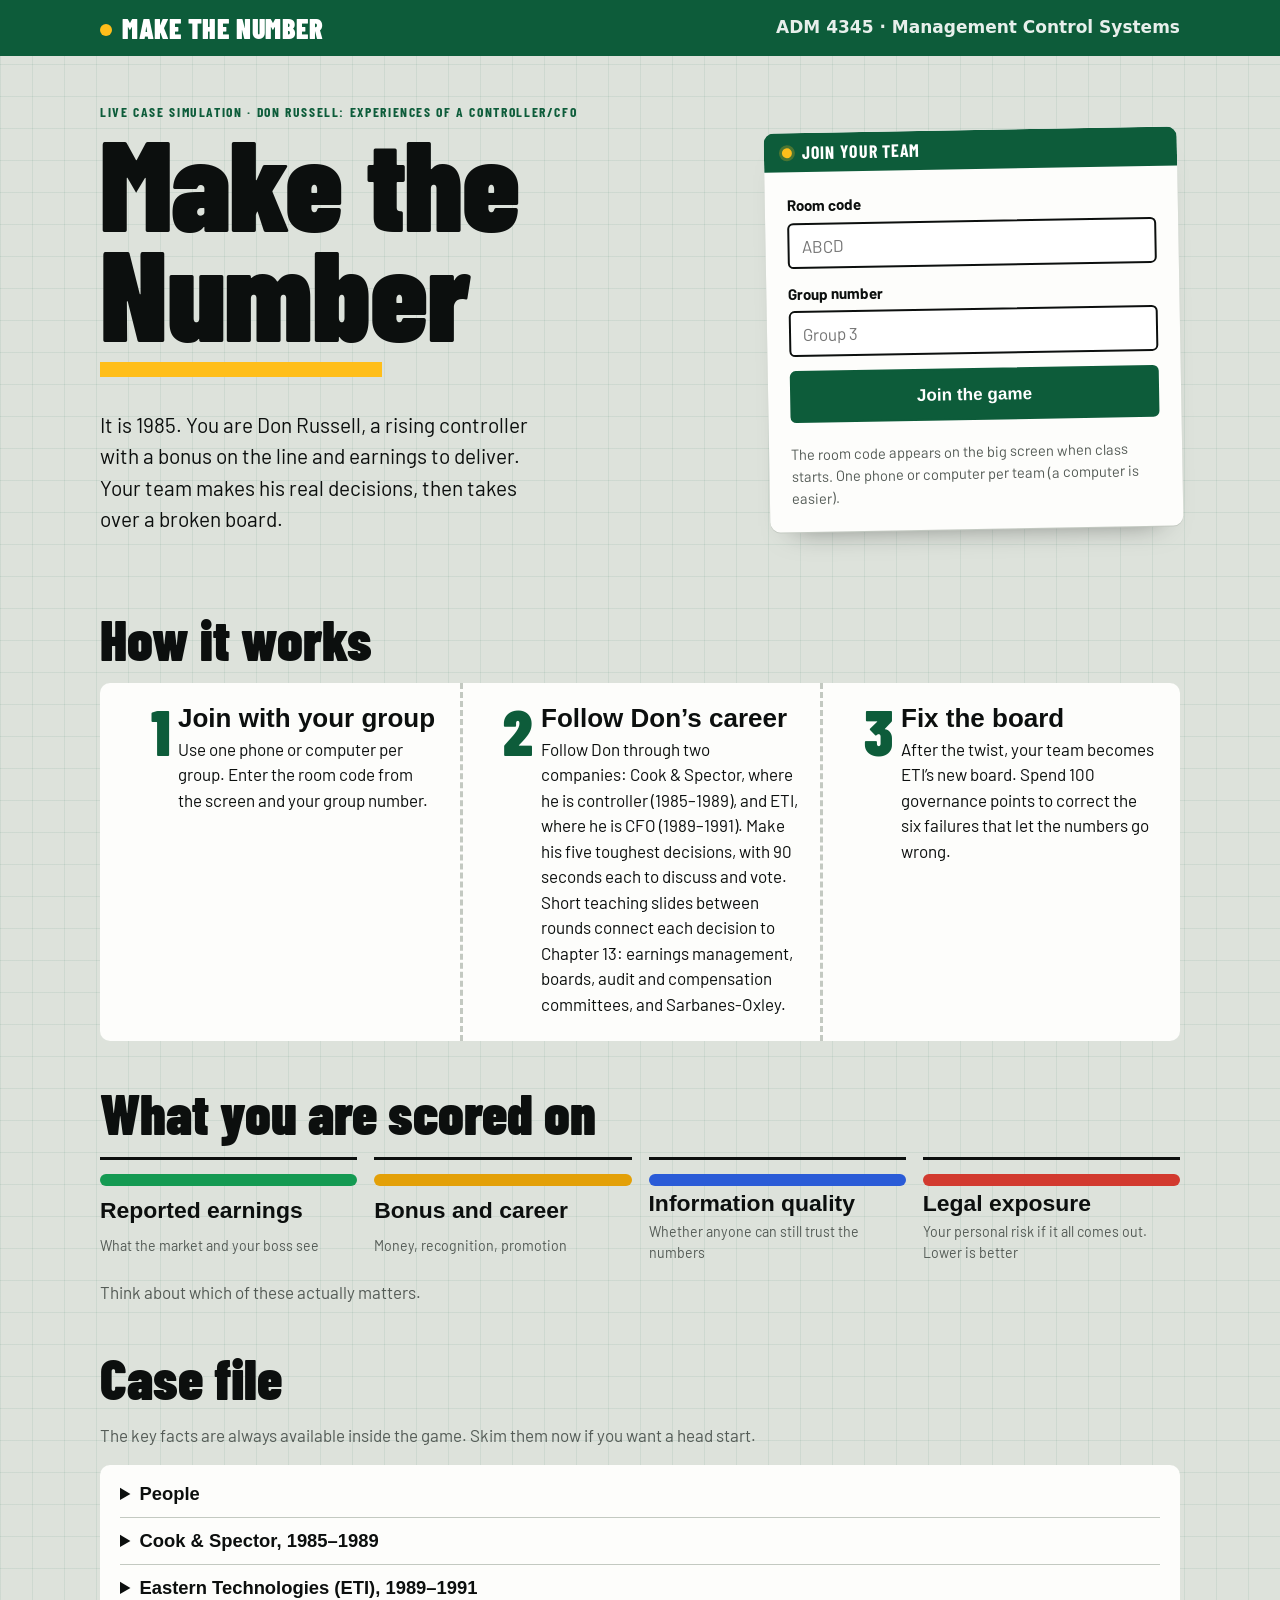
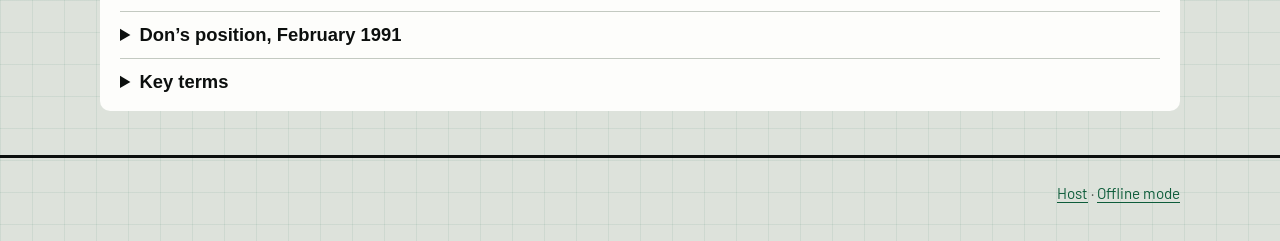
==== commit fdf6b7dc: "Teaching slides in the run of show, case-accurate rounds, class clock and printable deck - Eight Cha" ====
--- a/index.html
+++ b/index.html
@@ -40,8 +40,8 @@
       <h2 class="land-h">How it works</h2>
       <ol class="land-steps">
         <li><span class="n">1</span><div><h3>Join with your group</h3><p>Use one phone or computer per group. Enter the room code from the screen and your group number.</p></div></li>
-        <li><span class="n">2</span><div><h3>Follow Don’s career</h3><p>Follow Don through two companies: Cook &amp; Spector, where he is controller (1985–1989), and ETI, where he is CFO (1989–1991). Make his five toughest decisions, with 90 seconds each to discuss and vote.</p></div></li>
-        <li><span class="n">3</span><div><h3>Fix the board</h3><p>Spend 100 governance points to correct the failures that let ETI’s numbers go wrong.</p></div></li>
+        <li><span class="n">2</span><div><h3>Follow Don’s career</h3><p>Follow Don through two companies: Cook &amp; Spector, where he is controller (1985–1989), and ETI, where he is CFO (1989–1991). Make his five toughest decisions, with 90 seconds each to discuss and vote. Short teaching slides between rounds connect each decision to Chapter 13: earnings management, boards, audit and compensation committees, and Sarbanes-Oxley.</p></div></li>
+        <li><span class="n">3</span><div><h3>Fix the board</h3><p>After the twist, your team becomes ETI’s new board. Spend 100 governance points to correct the six failures that let the numbers go wrong.</p></div></li>
       </ol>
     </section>
 
--- a/css/style.css
+++ b/css/style.css
@@ -487,3 +487,97 @@
 .choices.stack .choice p { font-size: .86em; margin-top: .15em; }
 .question .answered { margin-top: .7em; }
 @media (max-width: 900px) { .qgrid { grid-template-columns: 1fr; } }
+
+/* ---------- Teaching slides (projector steps and the printable deck) ---------- */
+.slide .big { margin-bottom: .35em; }
+.slide .lede-sm { margin-bottom: .7em; }
+.slide-grid { display: grid; gap: 1.3em; margin: .3em 0 .6em; }
+.slide-grid.n2 { grid-template-columns: repeat(2, minmax(0, 1fr)); }
+.slide-grid.n3 { grid-template-columns: repeat(3, minmax(0, 1fr)); }
+.scol { border-top: 4px solid var(--line); padding-top: .55em; min-width: 0; }
+.scol.concept { border-top-color: var(--green); }
+.scol.case { border-top-color: var(--amber); }
+.scol h3 { font: 800 1.35em/1 var(--display); margin: 0 0 .45em; text-transform: uppercase; letter-spacing: .04em; }
+.scol.concept h3 { color: var(--green); }
+.scol.case h3 { color: #9c6d00; }
+.scol ul { margin: 0; padding-left: 1.1em; display: grid; gap: .45em; font-size: .95em; line-height: 1.38; }
+.scol li.tl { list-style: none; margin-left: -1.1em; display: grid; grid-template-columns: 6.2em 1fr; gap: .7em; padding: .3em 0; border-bottom: 1px solid var(--line); }
+.scol li.tl b { font: 800 1.05em/1.2 var(--display); color: var(--ink); }
+.scol.case li.tl b { color: var(--red); }
+.sline { display: inline-block; background: var(--ink); color: #fff; font-weight: 600; padding: .55em .9em; border-radius: 6px; margin: .3em 0 0; line-height: 1.4; }
+.slide .src { font-size: .72em; color: var(--muted); margin: .9em 0 0; }
+.scards { list-style: none; margin: .2em 0 .4em; padding: 0; display: grid; grid-template-columns: repeat(4, minmax(0, 1fr)); gap: .6em; }
+.scard { display: grid; grid-template-columns: auto 1fr auto; gap: .6em; align-items: start; background: #fff; border: 2px solid var(--line); border-radius: 10px; padding: .6em .7em; font-size: .9em; }
+.scard.ok { border-color: var(--earn); } .scard.warn { border-color: var(--bonus); }
+.scard .sn { font: 900 1.6em/1 var(--display); color: var(--muted); }
+.scard b { display: block; font: 800 1.15em/1.05 var(--display); }
+.scard p { margin: .2em 0 0; color: var(--ink-2); line-height: 1.3; font-size: .92em; }
+.smark { display: inline-grid; place-items: center; width: 1.7em; height: 1.7em; border-radius: 50%; font: 900 1em/1 var(--display); background: var(--earn); color: #fff; }
+.scard.warn .smark, .smark.warn { background: var(--amber); color: var(--ink); }
+.skey { margin: 0; font-size: .82em; color: var(--muted); }
+.fx .why { display: block; font-size: .72em; color: var(--muted); font-weight: 500; line-height: 1.25; margin-top: .15em; }
+.decided th { font-size: .72em; }
+.decided td.ok { color: var(--green); }
+.pmatch { display: block; margin-top: 4px; font-weight: 700; }
+@media (max-width: 900px) { .slide-grid.n2, .slide-grid.n3 { grid-template-columns: 1fr; } .scards { grid-template-columns: 1fr 1fr; } }
+
+/* ---------- Host: run of show with the plan clock ---------- */
+.clock-row { display: flex; flex-wrap: wrap; gap: 10px 16px; align-items: center; margin: 0 0 10px; font-size: .92rem; }
+.class-clock { font: 600 15px var(--mono); background: var(--ink); color: #fff; padding: 6px 10px; border-radius: 6px; }
+.class-clock.behind { background: var(--red); }
+.steps { list-style: none; padding: 0; max-height: 420px; }
+.steps li { display: grid; grid-template-columns: 3.4em 1fr auto; gap: 8px; align-items: baseline; padding: 3px 6px; border-bottom: 1px solid #eceeea; }
+.steps .plan { font: 600 12px var(--mono); color: var(--muted); }
+.steps .mins { font-size: 12px; color: var(--muted); white-space: nowrap; }
+.steps li.k-slide .link { color: var(--green); }
+.steps li.k-slide .link::before { content: "\25A0 "; font-size: .8em; }
+.steps li.k-question .link, .steps li.k-board .link { font-weight: 700; }
+.steps li.current { background: var(--amber); }
+.steps li.current .plan, .steps li.current .mins { color: var(--ink); }
+
+/* ---------- Printable deck (slides.html) ---------- */
+body.deck { background: #cfd4cc; }
+.deck-wrap { max-width: 1180px; margin: 0 auto; padding: 24px 16px 60px; }
+.deck-top { display: flex; flex-wrap: wrap; gap: 12px 24px; align-items: center; margin-bottom: 18px; }
+.deck-top h1 { font: 900 2.2rem/1 var(--display); margin: 0; }
+.deck-top .muted { flex: 1; }
+.deck-slide { position: relative; width: 100%; aspect-ratio: 16 / 9; margin: 0 0 24px; border-radius: 14px; font-size: clamp(11px, 1.35vw, 17px); }
+.deck-slide .win-body { padding: 1.6em 2em; overflow: hidden; }
+.deck-slide .titlebar { font-size: 1em; }
+.deck-no { position: absolute; right: 1.2em; bottom: .7em; font: 600 .75em var(--mono); color: var(--muted); }
+.deck-slide .qgrid { gap: 1.2em; }
+.deck-slide .answered, .deck-slide .timer { display: none; }
+.deck-cover { display: grid; place-items: center; text-align: center; height: 100%; }
+.deck-cover .mega { font-size: 5.5em; }
+.deck-cover .mega::after { margin: .12em auto 0; }
+.deck-cover p { font-size: 1.2em; margin: .3em 0; }
+.agenda { margin: 0; padding: 0; list-style: none; columns: 2; column-gap: 2.5em; font-size: .92em; }
+.agenda li { display: grid; grid-template-columns: 3.6em 1fr; gap: .6em; padding: .22em 0; border-bottom: 1px solid var(--line); break-inside: avoid; }
+.agenda li b { font: 600 .9em var(--mono); color: var(--muted); }
+.agenda li.slide-row { color: var(--green); font-weight: 700; }
+.deck-don .don-grid { gap: 1.4em; }
+@media print {
+  @page { size: landscape; margin: 8mm; }
+  body.deck { background: #fff; }
+  .deck-wrap { max-width: none; padding: 0; }
+  .deck-top, .no-print { display: none !important; }
+  .deck-slide { break-after: page; page-break-after: always; margin: 0; box-shadow: none; border: 1px solid var(--line); font-size: 15px; height: 100vh; aspect-ratio: auto; }
+  .deck-slide:last-child { break-after: auto; page-break-after: auto; }
+}
+
+/* Slides: fill the projector, with the case column as a tinted card */
+.screen .slide, .deck .slide { display: flex; flex-direction: column; min-height: 100%; }
+.screen .slide-grid, .deck .slide-grid { flex: 1; font-size: 1.22em; gap: 1.2em; margin-top: .4em; }
+.scol { border-radius: 12px; padding: .7em .9em .9em; border: 2px solid var(--line); border-top-width: 6px; background: #fff; }
+.scol.concept { background: #f3f7f4; border-color: #cfdad3; border-top-color: var(--green); }
+.scol.case { background: #fbf6e6; border-color: #e8dcb4; border-top-color: var(--amber); }
+.scol ul { gap: .55em; font-size: .96em; }
+.scol li.tl { grid-template-columns: 6.6em 1fr; border-bottom-color: rgba(0,0,0,.08); }
+.screen .scards, .deck .scards { flex: 1; align-content: start; font-size: 1.12em; }
+.screen .sline, .deck .sline { font-size: 1.12em; }
+.screen .slide .src, .deck .slide .src { margin-top: auto; padding-top: .8em; }
+.slide .lede-sm { font-size: 1.25em; }
+.scol li.tl { font-size: .9em; padding: .25em 0; grid-template-columns: 6.4em 1fr; }
+.slide.has-tl .slide-grid { font-size: 1.1em; }
+.slide.has-line .slide-grid { font-size: 1.12em; }
+.steps .link { text-align: left; justify-self: start; }
